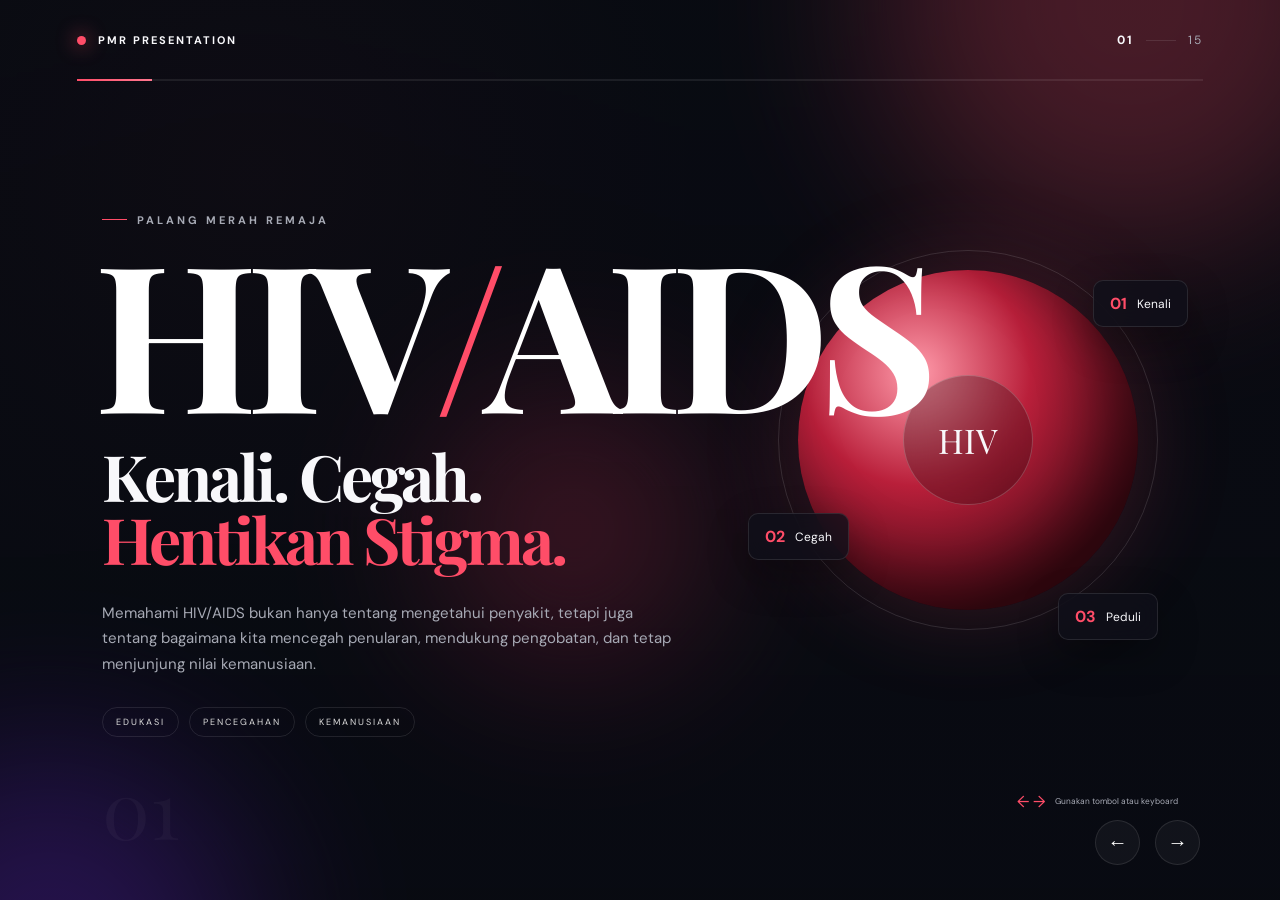
==== ppt.html @ c463ff97 "Add files via upload" ====
<!DOCTYPE html>
<html lang="id">
<head>
    <meta charset="UTF-8">
    <meta name="viewport" content="width=device-width, initial-scale=1.0">
    <title>HIV/AIDS | PMR Presentation</title>

    <link rel="preconnect" href="https://fonts.googleapis.com">
    <link rel="preconnect" href="https://fonts.gstatic.com" crossorigin>
    <link href="https://fonts.googleapis.com/css2?family=DM+Sans:wght@400;500;600;700&family=Playfair+Display:wght@600;700&display=swap" rel="stylesheet">

    <link rel="stylesheet" href="ppt.css">
</head>

<body>

    <!-- BACKGROUND -->
    <div class="background">
        <div class="orb orb-1"></div>
        <div class="orb orb-2"></div>
        <div class="orb orb-3"></div>
    </div>

    <!-- HEADER -->
    <header class="topbar">
        <div class="brand">
            <span class="brand-dot"></span>
            <span>PMR PRESENTATION</span>
        </div>

        <div class="counter">
            <span id="currentSlide">01</span>
            <span class="line"></span>
            <span>15</span>
        </div>
    </header>

    <!-- PROGRESS -->
    <div class="progress">
        <div class="progress-bar" id="progressBar"></div>
    </div>


    <!-- ========================= -->
    <!-- SLIDE 01 -->
    <!-- ========================= -->

    <main class="presentation">

        <section class="slide active">

            <div class="hero-content">

                <div class="eyebrow">
                    <span></span>
                    PALANG MERAH REMAJA
                </div>

                <h1>
                    HIV<span>/</span>AIDS
                </h1>

                <h2>
                    Kenali. Cegah.<br>
                    <em>Hentikan Stigma.</em>
                </h2>

                <p class="hero-description">
                    Memahami HIV/AIDS bukan hanya tentang mengetahui penyakit,
                    tetapi juga tentang bagaimana kita mencegah penularan,
                    mendukung pengobatan, dan tetap menjunjung nilai kemanusiaan.
                </p>

                <div class="hero-tags">
                    <span>EDUKASI</span>
                    <span>PENCEGAHAN</span>
                    <span>KEMANUSIAAN</span>
                </div>

            </div>

            <div class="hero-visual">

                <div class="circle-main">
                    <div class="circle-inner">
                        <span>HIV</span>
                    </div>
                </div>

                <div class="floating-card card-a">
                    <strong>01</strong>
                    <span>Kenali</span>
                </div>

                <div class="floating-card card-b">
                    <strong>02</strong>
                    <span>Cegah</span>
                </div>

                <div class="floating-card card-c">
                    <strong>03</strong>
                    <span>Peduli</span>
                </div>

            </div>

            <div class="slide-number">01</div>

        </section>


        <!-- ========================= -->
        <!-- SLIDE 02 -->
        <!-- ========================= -->

        <section class="slide">

            <div class="section-heading">
                <div class="slide-label">01 / DASAR</div>

                <h2>
                    HIV dan AIDS,<br>
                    <span>apa bedanya?</span>
                </h2>

                <p>
                    Dua istilah ini sering dianggap sama, padahal sebenarnya
                    memiliki arti yang berbeda.
                </p>
            </div>

            <div class="definition-grid">

                <div class="definition-card hiv">
                    <div class="big-letter">HIV</div>

                    <div>
                        <h3>Human Immunodeficiency Virus</h3>
                        <p>
                            HIV adalah virus yang menyerang sistem kekebalan tubuh,
                            terutama sel CD4 yang berperan penting dalam melawan
                            infeksi.
                        </p>
                    </div>

                    <span class="card-number">01</span>
                </div>


                <div class="definition-card aids">
                    <div class="big-letter">AIDS</div>

                    <div>
                        <h3>Acquired Immunodeficiency Syndrome</h3>
                        <p>
                            AIDS adalah kondisi atau tahap lanjut ketika sistem
                            kekebalan tubuh mengalami kerusakan berat akibat
                            infeksi HIV yang tidak ditangani.
                        </p>
                    </div>

                    <span class="card-number">02</span>
                </div>

            </div>

            <div class="highlight">
                <strong>INGAT:</strong>
                HIV adalah virusnya. AIDS adalah kondisi atau tahap lanjutnya.
            </div>

            <div class="slide-number">02</div>

        </section>


        <!-- ========================= -->
        <!-- SLIDE 03 -->
        <!-- ========================= -->

        <section class="slide">

            <div class="section-heading">
                <div class="slide-label">02 / CARA KERJA</div>

                <h2>
                    Bagaimana HIV<br>
                    <span>menyerang tubuh?</span>
                </h2>
            </div>

            <div class="process">

                <div class="process-line"></div>

                <div class="process-item">
                    <div class="process-icon">01</div>
                    <h3>HIV masuk</h3>
                    <p>
                        Virus masuk ke dalam tubuh melalui jalur penularan
                        tertentu.
                    </p>
                </div>

                <div class="process-item">
                    <div class="process-icon">02</div>
                    <h3>Menyerang CD4</h3>
                    <p>
                        HIV menyerang sel CD4 yang membantu sistem kekebalan
                        tubuh.
                    </p>
                </div>

                <div class="process-item">
                    <div class="process-icon">03</div>
                    <h3>Virus berkembang</h3>
                    <p>
                        HIV menggunakan sel yang diserang untuk memperbanyak
                        dirinya.
                    </p>
                </div>

                <div class="process-item">
                    <div class="process-icon">04</div>
                    <h3>Kekebalan melemah</h3>
                    <p>
                        Jika tidak ditangani, kemampuan tubuh melawan infeksi
                        semakin menurun.
                    </p>
                </div>

            </div>

            <div class="quote">
                “Semakin cepat HIV diketahui dan ditangani,
                semakin besar peluang menjaga kesehatan tubuh.”
            </div>

            <div class="slide-number">03</div>

        </section>


        <!-- ========================= -->
        <!-- SLIDE 04 -->
        <!-- ========================= -->

        <section class="slide">

            <div class="section-heading">
                <div class="slide-label">03 / PENULARAN</div>

                <h2>
                    Bagaimana HIV<br>
                    <span>dapat menular?</span>
                </h2>

                <p>
                    HIV menular melalui cairan tubuh tertentu dalam kondisi
                    yang memungkinkan virus masuk ke tubuh orang lain.
                </p>
            </div>

            <div class="transmission-grid">

                <div class="transmission-card">
                    <span>01</span>
                    <div class="icon">◉</div>
                    <h3>Hubungan seksual berisiko</h3>
                    <p>
                        HIV dapat menular melalui hubungan seksual yang
                        berisiko dengan orang yang memiliki HIV.
                    </p>
                </div>

                <div class="transmission-card">
                    <span>02</span>
                    <div class="icon">✚</div>
                    <h3>Darah terkontaminasi</h3>
                    <p>
                        Contohnya penggunaan jarum atau alat suntik secara
                        bersama-sama dan tidak steril.
                    </p>
                </div>

                <div class="transmission-card">
                    <span>03</span>
                    <div class="icon">♡</div>
                    <h3>Ibu ke bayi</h3>
                    <p>
                        Penularan dapat terjadi selama kehamilan, persalinan,
                        atau menyusui.
                    </p>
                </div>

                <div class="transmission-card">
                    <span>04</span>
                    <div class="icon">+</div>
                    <h3>Transfusi tidak aman</h3>
                    <p>
                        Darah yang mengandung HIV dapat menularkan virus jika
                        tidak melalui pemeriksaan yang aman.
                    </p>
                </div>

            </div>

            <div class="slide-number">04</div>

        </section>


        <!-- ========================= -->
        <!-- SLIDE 05 -->
        <!-- ========================= -->

        <section class="slide">

            <div class="split-layout">

                <div class="section-heading left">
                    <div class="slide-label">04 / KENALI FAKTANYA</div>

                    <h2>
                        HIV tidak<br>
                        <span>menular</span><br>
                        melalui...
                    </h2>

                    <p>
                        Banyak ketakutan terhadap HIV muncul karena informasi
                        yang salah. Padahal, kontak sosial sehari-hari tidak
                        menyebabkan penularan HIV.
                    </p>
                </div>

                <div class="not-transmitted">

                    <div class="not-item">
                        <span>01</span>
                        <p>Berjabat tangan</p>
                    </div>

                    <div class="not-item">
                        <span>02</span>
                        <p>Berpelukan</p>
                    </div>

                    <div class="not-item">
                        <span>03</span>
                        <p>Makan bersama</p>
                    </div>

                    <div class="not-item">
                        <span>04</span>
                        <p>Menggunakan toilet yang sama</p>
                    </div>

                    <div class="not-item">
                        <span>05</span>
                        <p>Batuk atau bersin</p>
                    </div>

                    <div class="not-item">
                        <span>06</span>
                        <p>Gigitan nyamuk</p>
                    </div>

                </div>

            </div>

            <div class="bottom-message">
                <span>FAKTA</span>
                Kita tidak perlu menjauhi orang dengan HIV karena takut
                tertular melalui interaksi sehari-hari.
            </div>

            <div class="slide-number">05</div>

        </section>


        <!-- ========================= -->
        <!-- SLIDE 06 -->
        <!-- ========================= -->

        <section class="slide">

            <div class="section-heading">
                <div class="slide-label">05 / PERJALANAN INFEKSI</div>

                <h2>
                    Tahapan<br>
                    <span>infeksi HIV</span>
                </h2>
            </div>

            <div class="timeline">

                <div class="timeline-step">
                    <div class="timeline-dot">01</div>
                    <div class="timeline-content">
                        <small>TAHAP AWAL</small>
                        <h3>Infeksi Akut</h3>
                        <p>
                            Dapat muncul demam, sakit tenggorokan, kelelahan,
                            ruam, atau pembengkakan kelenjar getah bening.
                            Sebagian orang tidak mengalami gejala.
                        </p>
                    </div>
                </div>

                <div class="timeline-step">
                    <div class="timeline-dot">02</div>
                    <div class="timeline-content">
                        <small>TAHAP KRONIS</small>
                        <h3>Infeksi Kronis</h3>
                        <p>
                            Virus tetap berada di dalam tubuh. Seseorang dapat
                            terlihat sehat meskipun HIV masih berkembang.
                        </p>
                    </div>
                </div>

                <div class="timeline-step">
                    <div class="timeline-dot">03</div>
                    <div class="timeline-content">
                        <small>TAHAP LANJUT</small>
                        <h3>AIDS</h3>
                        <p>
                            Sistem kekebalan tubuh mengalami kerusakan berat
                            sehingga tubuh lebih mudah mengalami infeksi tertentu.
                        </p>
                    </div>
                </div>

            </div>

            <div class="highlight">
                Pengobatan ARV dapat mencegah atau memperlambat perkembangan
                HIV menuju AIDS.
            </div>

            <div class="slide-number">06</div>

        </section>


        <!-- ========================= -->
        <!-- SLIDE 07 -->
        <!-- ========================= -->

        <section class="slide">

            <div class="section-heading">
                <div class="slide-label">06 / GEJALA</div>

                <h2>
                    Kenali gejalanya,<br>
                    <span>jangan menebak.</span>
                </h2>

                <p>
                    Gejala HIV dapat berbeda pada setiap orang dan tidak
                    selalu muncul.
                </p>
            </div>

            <div class="symptom-area">

                <div class="symptom-main">
                    <div class="symptom-circle">
                        <span>HIV</span>
                    </div>

                    <p>
                        Gejala tidak dapat digunakan untuk memastikan seseorang
                        terinfeksi HIV.
                    </p>
                </div>

                <div class="symptoms">

                    <div class="symptom">
                        <b>01</b>
                        <span>Demam</span>
                    </div>

                    <div class="symptom">
                        <b>02</b>
                        <span>Sakit tenggorokan</span>
                    </div>

                    <div class="symptom">
                        <b>03</b>
                        <span>Mudah lelah</span>
                    </div>

                    <div class="symptom">
                        <b>04</b>
                        <span>Ruam</span>
                    </div>

                    <div class="symptom">
                        <b>05</b>
                        <span>Pembengkakan kelenjar</span>
                    </div>

                    <div class="symptom">
                        <b>06</b>
                        <span>Infeksi berulang</span>
                    </div>

                </div>

            </div>

            <div class="bottom-message">
                <span>PENTING</span>
                Status HIV tidak dapat diketahui hanya dari penampilan atau
                gejala. Tes HIV diperlukan.
            </div>

            <div class="slide-number">07</div>

        </section>


        <!-- ========================= -->
        <!-- SLIDE 08 -->
        <!-- ========================= -->

        <section class="slide">

            <div class="center-content">

                <div class="slide-label">07 / PEMERIKSAAN</div>

                <h2>
                    Tidak bisa dilihat.<br>
                    <span>Harus diperiksa.</span>
                </h2>

                <p class="center-text">
                    Orang dengan HIV dapat terlihat sehat dan menjalani
                    aktivitas seperti biasa. Satu-satunya cara untuk mengetahui
                    status HIV adalah melalui pemeriksaan.
                </p>

                <div class="test-card">

                    <div class="test-icon">+</div>

                    <div>
                        <small>LANGKAH YANG TEPAT</small>
                        <h3>TES HIV</h3>
                        <p>
                            Jika seseorang memiliki kekhawatiran setelah
                            mengalami risiko paparan, konsultasikan dengan
                            tenaga kesehatan dan lakukan pemeriksaan.
                        </p>
                    </div>

                </div>

            </div>

            <div class="slide-number">08</div>

        </section>


        <!-- ========================= -->
        <!-- SLIDE 09 -->
        <!-- ========================= -->

        <section class="slide">

            <div class="section-heading">
                <div class="slide-label">08 / PENCEGAHAN</div>

                <h2>
                    Cegah HIV<br>
                    <span>mulai dari diri sendiri.</span>
                </h2>
            </div>

            <div class="prevention">

                <div class="prevention-step">
                    <div class="step-number">01</div>
                    <h3>Hindari perilaku seksual berisiko</h3>
                    <p>
                        Pahami risiko dan buat keputusan yang bertanggung jawab.
                    </p>
                </div>

                <div class="prevention-step">
                    <div class="step-number">02</div>
                    <h3>Jangan berbagi jarum</h3>
                    <p>
                        Penggunaan jarum bersama dapat menjadi jalur penularan
                        HIV dan penyakit melalui darah lainnya.
                    </p>
                </div>

                <div class="prevention-step">
                    <div class="step-number">03</div>
                    <h3>Pastikan alat steril</h3>
                    <p>
                        Alat yang menembus kulit harus digunakan dengan prosedur
                        yang aman dan steril.
                    </p>
                </div>

                <div class="prevention-step">
                    <div class="step-number">04</div>
                    <h3>Lakukan pemeriksaan</h3>
                    <p>
                        Tes membantu mengetahui status HIV dan mendapatkan
                        penanganan lebih awal.
                    </p>
                </div>

                <div class="prevention-step">
                    <div class="step-number">05</div>
                    <h3>Dapatkan pengobatan</h3>
                    <p>
                        ARV membantu mengendalikan HIV dan menjaga sistem
                        kekebalan tubuh.
                    </p>
                </div>

            </div>

            <div class="slide-number">09</div>

        </section>


        <!-- ========================= -->
        <!-- SLIDE 10 -->
        <!-- ========================= -->

        <section class="slide">

            <div class="treatment-layout">

                <div class="treatment-title">

                    <div class="slide-label">09 / PENGOBATAN</div>

                    <h2>
                        HIV dapat<br>
                        <span>dikendalikan.</span>
                    </h2>

                    <div class="arv">
                        <span>ARV</span>
                        <small>ANTIRETROVIRAL</small>
                    </div>

                </div>

                <div class="treatment-info">

                    <p class="lead">
                        Sampai saat ini belum ada obat yang menghilangkan HIV
                        dari tubuh secara total. Namun, HIV dapat dikendalikan
                        dengan terapi antiretroviral.
                    </p>

                    <div class="treatment-list">

                        <div>
                            <b>01</b>
                            <p>Menekan jumlah virus di dalam tubuh.</p>
                        </div>

                        <div>
                            <b>02</b>
                            <p>Membantu menjaga sistem kekebalan tubuh.</p>
                        </div>

                        <div>
                            <b>03</b>
                            <p>Mengurangi risiko berkembang menjadi AIDS.</p>
                        </div>

                        <div>
                            <b>04</b>
                            <p>Membantu orang dengan HIV hidup sehat dan produktif.</p>
                        </div>

                    </div>

                </div>

            </div>

            <div class="slide-number">10</div>

        </section>


        <!-- ========================= -->
        <!-- SLIDE 11 -->
        <!-- ========================= -->

        <section class="slide">

            <div class="unu-wrapper">

                <div class="slide-label">10 / FAKTA PENTING</div>

                <div class="unu">
                    <span>U</span>
                    <div>=</div>
                    <span>U</span>
                </div>

                <h2>
                    Undetectable<br>
                    <em>= Untransmittable</em>
                </h2>

                <p>
                    Orang dengan HIV yang menjalani pengobatan secara konsisten
                    dan memiliki jumlah virus yang tidak terdeteksi secara
                    berkelanjutan tidak menularkan HIV melalui hubungan seksual.
                </p>

                <div class="unu-note">
                    <span>U</span>
                    <strong>Tidak terdeteksi</strong>
                    <span>→</span>
                    <strong>Tidak menularkan secara seksual</strong>
                </div>

            </div>

            <div class="slide-number">11</div>

        </section>


        <!-- ========================= -->
        <!-- SLIDE 12 -->
        <!-- ========================= -->

        <section class="slide">

            <div class="section-heading">
                <div class="slide-label">11 / FAKTA VS MITOS</div>

                <h2>
                    Jangan percaya<br>
                    <span>semua yang kamu dengar.</span>
                </h2>
            </div>

            <div class="myth-grid">

                <div class="myth-card">

                    <div class="myth-label">MITOS</div>

                    <h3>
                        “HIV menular lewat berjabat tangan.”
                    </h3>

                    <div class="fact">
                        <span>FAKTA</span>
                        <p>
                            HIV tidak menular melalui berjabat tangan,
                            berpelukan, atau kontak sosial biasa.
                        </p>
                    </div>

                </div>


                <div class="myth-card">

                    <div class="myth-label">MITOS</div>

                    <h3>
                        “Orang dengan HIV pasti terlihat sakit.”
                    </h3>

                    <div class="fact">
                        <span>FAKTA</span>
                        <p>
                            Seseorang dengan HIV dapat terlihat sehat.
                            Status HIV diketahui melalui tes.
                        </p>
                    </div>

                </div>


                <div class="myth-card">

                    <div class="myth-label">MITOS</div>

                    <h3>
                        “Nyamuk dapat menularkan HIV.”
                    </h3>

                    <div class="fact">
                        <span>FAKTA</span>
                        <p>
                            HIV tidak ditularkan melalui gigitan nyamuk.
                        </p>
                    </div>

                </div>


                <div class="myth-card">

                    <div class="myth-label">MITOS</div>

                    <h3>
                        “HIV sama dengan AIDS.”
                    </h3>

                    <div class="fact">
                        <span>FAKTA</span>
                        <p>
                            HIV adalah virus, sedangkan AIDS adalah kondisi
                            atau tahap lanjut akibat HIV.
                        </p>
                    </div>

                </div>

            </div>

            <div class="slide-number">12</div>

        </section>


        <!-- ========================= -->
        <!-- SLIDE 13 -->
        <!-- ========================= -->

        <section class="slide">

            <div class="stigma-layout">

                <div class="stigma-title">

                    <div class="slide-label">12 / KEMANUSIAAN</div>

                    <h2>
                        Lawan<br>
                        <span>stigma.</span>
                    </h2>

                    <p>
                        HIV bukan alasan untuk menghilangkan rasa kemanusiaan
                        kita kepada seseorang.
                    </p>

                </div>

                <div class="stigma-content">

                    <div class="stigma-box">
                        <span>✕</span>
                        <div>
                            <h3>Jangan mengucilkan</h3>
                            <p>
                                Interaksi sosial sehari-hari tidak menularkan HIV.
                            </p>
                        </div>
                    </div>

                    <div class="stigma-box">
                        <span>✕</span>
                        <div>
                            <h3>Jangan menghakimi</h3>
                            <p>
                                Status kesehatan seseorang tidak menentukan
                                nilai dirinya sebagai manusia.
                            </p>
                        </div>
                    </div>

                    <div class="stigma-box positive">
                        <span>✓</span>
                        <div>
                            <h3>Berikan dukungan</h3>
                            <p>
                                Dukung pengobatan dan perlakukan dengan hormat.
                            </p>
                        </div>
                    </div>

                </div>

            </div>

            <div class="slide-number">13</div>

        </section>


        <!-- ========================= -->
        <!-- SLIDE 14 -->
        <!-- ========================= -->

        <section class="slide">

            <div class="section-heading">
                <div class="slide-label">13 / PERAN PMR</div>

                <h2>
                    Apa yang bisa<br>
                    <span>kita lakukan?</span>
                </h2>
            </div>

            <div class="pmr-grid">

                <div class="pmr-card">
                    <strong>01</strong>
                    <h3>Edukasi</h3>
                    <p>
                        Menyampaikan informasi HIV/AIDS berdasarkan fakta
                        dan sumber yang terpercaya.
                    </p>
                </div>

                <div class="pmr-card">
                    <strong>02</strong>
                    <h3>Meluruskan mitos</h3>
                    <p>
                        Membantu teman memahami cara HIV menular dan tidak menular.
                    </p>
                </div>

                <div class="pmr-card">
                    <strong>03</strong>
                    <h3>Mengurangi stigma</h3>
                    <p>
                        Tidak mengucilkan atau mendiskriminasi orang dengan HIV.
                    </p>
                </div>

                <div class="pmr-card">
                    <strong>04</strong>
                    <h3>Menjadi contoh</h3>
                    <p>
                        Menerapkan perilaku sehat dan bertanggung jawab.
                    </p>
                </div>

                <div class="pmr-card">
                    <strong>05</strong>
                    <h3>Mengarahkan</h3>
                    <p>
                        Mengajak seseorang mencari bantuan dari tenaga kesehatan
                        ketika membutuhkan.
                    </p>
                </div>

            </div>

            <div class="pmr-quote">
                <span>PMR</span>
                Bukan hanya tahu cara mencegah penyakit,
                tetapi juga tahu cara memperlakukan manusia.
            </div>

            <div class="slide-number">14</div>

        </section>


        <!-- ========================= -->
        <!-- SLIDE 15 -->
        <!-- ========================= -->

        <section class="slide final-slide">

            <div class="final-content">

                <div class="final-small">
                    PALANG MERAH REMAJA
                </div>

                <h2>
                    Kenali HIV-nya.<br>
                    Cegah penularannya.<br>
                    <span>Hentikan stigmatismenya.</span>
                </h2>

                <p>
                    Karena melawan HIV bukan hanya tentang melawan virus,
                    tetapi juga tentang melawan ketakutan, informasi yang salah,
                    dan diskriminasi.
                </p>

                <div class="final-line"></div>

                <strong>
                    “Peduli adalah bagian dari kemanusiaan.”
                </strong>

            </div>

            <div class="final-circle">
                <span>PMR</span>
            </div>

            <div class="slide-number">15</div>

        </section>

    </main>


    <!-- NAVIGATION -->

    <button class="nav prev" onclick="changeSlide(-1)">
        ←
    </button>

    <button class="nav next" onclick="changeSlide(1)">
        →
    </button>

    <div class="navigation-info">
        <span>← →</span>
        <small>Gunakan tombol atau keyboard</small>
    </div>


    <script>

        const slides = document.querySelectorAll(".slide");
        const currentSlide = document.getElementById("currentSlide");
        const progressBar = document.getElementById("progressBar");

        let index = 0;

        function showSlide(number) {

            slides.forEach(slide => {
                slide.classList.remove("active");
            });

            slides[number].classList.add("active");

            let slideNumber = String(number + 1).padStart(2, "0");

            currentSlide.textContent = slideNumber;

            let progress = ((number + 1) / slides.length) * 100;

            progressBar.style.width = progress + "%";
        }

        function changeSlide(direction) {

            index += direction;

            if (index < 0) {
                index = slides.length - 1;
            }

            if (index >= slides.length) {
                index = 0;
            }

            showSlide(index);
        }

        document.addEventListener("keydown", function(event) {

            if (
                event.key === "ArrowRight" ||
                event.key === "ArrowDown" ||
                event.key === " "
            ) {
                changeSlide(1);
            }

            if (
                event.key === "ArrowLeft" ||
                event.key === "ArrowUp"
            ) {
                changeSlide(-1);
            }

        });

        showSlide(0);

    </script>

</body>
</html>
---- ppt.css ----
:root {
    --bg: #090b12;
    --bg-soft: #11141e;
    --card: rgba(255, 255, 255, 0.055);

    --white: #f8f8fb;
    --muted: #a7aab5;

    --red: #ff4d68;
    --red-dark: #b91f3a;
    --pink: #ff7890;

    --line: rgba(255, 255, 255, 0.1);
}


/* =========================
   RESET
========================= */

* {
    margin: 0;
    padding: 0;
    box-sizing: border-box;
}

html,
body {
    width: 100%;
    height: 100%;
}

body {
    font-family: "DM Sans", sans-serif;
    background: var(--bg);
    color: var(--white);
    overflow: hidden;
}


/* =========================
   BACKGROUND
========================= */

.background {
    position: fixed;
    inset: 0;
    overflow: hidden;
    pointer-events: none;
    z-index: -2;
}

.background::before {
    content: "";
    position: absolute;
    inset: 0;

    background:
        linear-gradient(
            rgba(9, 11, 18, 0.8),
            rgba(9, 11, 18, 0.95)
        ),
        radial-gradient(
            circle at 20% 20%,
            rgba(255, 77, 104, 0.12),
            transparent 35%
        );
}

.orb {
    position: absolute;
    border-radius: 50%;
    filter: blur(90px);
    opacity: 0.25;
}

.orb-1 {
    width: 500px;
    height: 500px;
    background: var(--red);
    top: -250px;
    right: -100px;
}

.orb-2 {
    width: 400px;
    height: 400px;
    background: #7d2cff;
    bottom: -250px;
    left: -150px;
}

.orb-3 {
    width: 250px;
    height: 250px;
    background: #ff3864;
    top: 45%;
    left: 35%;
}


/* =========================
   HEADER
========================= */

.topbar {
    position: fixed;
    top: 0;
    left: 0;
    width: 100%;
    height: 80px;

    padding: 0 6vw;

    display: flex;
    align-items: center;
    justify-content: space-between;

    z-index: 100;
}

.brand {
    display: flex;
    align-items: center;
    gap: 12px;

    font-size: 11px;
    letter-spacing: 2px;
    font-weight: 700;
}

.brand-dot {
    width: 9px;
    height: 9px;

    background: var(--red);
    border-radius: 50%;

    box-shadow: 0 0 20px var(--red);
}

.counter {
    display: flex;
    align-items: center;
    gap: 12px;

    font-size: 12px;
    color: var(--muted);
    letter-spacing: 2px;
}

.counter span:first-child {
    color: var(--white);
    font-weight: 700;
}

.counter .line {
    width: 30px;
    height: 1px;
    background: var(--line);
}


/* =========================
   PROGRESS
========================= */

.progress {
    position: fixed;
    top: 79px;
    left: 6vw;

    width: 88vw;
    height: 2px;

    background: rgba(255, 255, 255, 0.08);

    z-index: 100;
}

.progress-bar {
    height: 100%;
    width: 6.6%;

    background: linear-gradient(
        90deg,
        var(--red),
        var(--pink)
    );

    transition: width 0.5s ease;
}


/* =========================
   PRESENTATION
========================= */

.presentation {
    width: 100%;
    height: 100vh;
    position: relative;
}

.slide {
    position: absolute;
    inset: 0;

    padding: 130px 8vw 80px;

    display: flex;
    flex-direction: column;
    justify-content: center;

    opacity: 0;
    visibility: hidden;

    transform: translateX(60px) scale(0.97);

    transition:
        opacity 0.55s ease,
        transform 0.65s cubic-bezier(.2,.8,.2,1),
        visibility 0.55s;

    overflow: hidden;
}

.slide.active {
    opacity: 1;
    visibility: visible;
    transform: translateX(0) scale(1);
}

.slide-number {
    position: absolute;
    bottom: 40px;
    left: 8vw;

    font-family: "Playfair Display", serif;
    font-size: 80px;

    color: rgba(255, 255, 255, 0.035);

    pointer-events: none;
}


/* =========================
   TYPOGRAPHY
========================= */

h1,
h2,
h3 {
    margin: 0;
}

h2 {
    font-family: "Playfair Display", serif;

    font-size: clamp(45px, 5vw, 82px);

    line-height: 0.98;
    letter-spacing: -3px;
}

h2 span,
h2 em {
    color: var(--red);
    font-style: normal;
}

p {
    color: var(--muted);
    line-height: 1.7;
}

.slide-label {
    display: inline-flex;
    align-items: center;
    gap: 10px;

    color: var(--red);

    font-size: 10px;
    font-weight: 700;

    letter-spacing: 3px;

    margin-bottom: 20px;
}

.slide-label::before {
    content: "";

    width: 25px;
    height: 1px;

    background: var(--red);
}


/* =========================
   HERO
========================= */

.hero-content {
    max-width: 650px;
    position: relative;
    z-index: 2;
}

.eyebrow {
    display: flex;
    align-items: center;
    gap: 10px;

    color: var(--muted);

    font-size: 11px;
    letter-spacing: 3px;
    font-weight: 700;

    margin-bottom: 25px;
}

.eyebrow span {
    width: 25px;
    height: 1px;
    background: var(--red);
}

.hero-content h1 {
    font-family: "Playfair Display", serif;

    font-size: clamp(110px, 16vw, 220px);

    line-height: 0.75;
    letter-spacing: -12px;

    color: white;

    margin-left: -8px;
}

.hero-content h1 span {
    color: var(--red);
}

.hero-content h2 {
    margin-top: 40px;

    font-size: clamp(42px, 5vw, 70px);
}

.hero-description {
    max-width: 580px;
    margin-top: 30px;

    font-size: 15px;
}

.hero-tags {
    display: flex;
    gap: 10px;
    margin-top: 30px;
}

.hero-tags span {
    padding: 8px 13px;

    border: 1px solid var(--line);
    border-radius: 100px;

    font-size: 9px;
    letter-spacing: 2px;

    color: #ddd;
}

.hero-visual {
    position: absolute;

    right: 8vw;
    top: 50%;

    width: 400px;
    height: 400px;

    transform: translateY(-50%);
}

.circle-main {
    width: 340px;
    height: 340px;

    position: absolute;

    left: 20px;
    top: 20px;

    border-radius: 50%;

    background:
        radial-gradient(
            circle at 35% 30%,
            #ff9aaa,
            var(--red-dark) 35%,
            #420914 75%
        );

    box-shadow:
        0 0 100px rgba(255, 77, 104, 0.2),
        inset -30px -30px 60px rgba(0, 0, 0, 0.35);

    animation: float 6s ease-in-out infinite;
}

.circle-main::after {
    content: "";

    position: absolute;
    inset: -20px;

    border: 1px solid rgba(255,255,255,0.12);

    border-radius: 50%;
}

.circle-inner {
    width: 130px;
    height: 130px;

    position: absolute;

    top: 50%;
    left: 50%;

    transform: translate(-50%, -50%);

    border-radius: 50%;

    display: flex;
    align-items: center;
    justify-content: center;

    background: rgba(0,0,0,0.25);
    backdrop-filter: blur(15px);

    border: 1px solid rgba(255,255,255,0.2);
}

.circle-inner span {
    font-family: "Playfair Display", serif;
    font-size: 34px;
}

.floating-card {
    position: absolute;

    padding: 12px 16px;

    background: rgba(15, 16, 25, 0.8);
    backdrop-filter: blur(15px);

    border: 1px solid var(--line);
    border-radius: 10px;

    display: flex;
    gap: 10px;
    align-items: center;

    box-shadow: 0 15px 40px rgba(0,0,0,0.3);
}

.floating-card strong {
    color: var(--red);
}

.floating-card span {
    font-size: 12px;
}

.card-a {
    top: 30px;
    right: -10px;
}

.card-b {
    bottom: 90px;
    left: -30px;
}

.card-c {
    bottom: 10px;
    right: 20px;
}

@keyframes float {
    0%,100% {
        transform: translateY(0);
    }

    50% {
        transform: translateY(-15px);
    }
}


/* =========================
   SECTION HEADING
========================= */

.section-heading {
    max-width: 850px;
    margin-bottom: 45px;
}

.section-heading p {
    max-width: 600px;
    margin-top: 25px;
}


/* =========================
   DEFINITION
========================= */

.definition-grid {
    display: grid;
    grid-template-columns: 1fr 1fr;

    gap: 20px;
}

.definition-card {
    min-height: 260px;

    position: relative;

    padding: 35px;

    border: 1px solid var(--line);
    border-radius: 20px;

    background: var(--card);

    display: flex;
    flex-direction: column;
    justify-content: space-between;

    overflow: hidden;

    transition: 0.4s;
}

.definition-card:hover {
    transform: translateY(-8px);
    border-color: rgba(255,77,104,0.35);
}

.definition-card::after {
    content: "";

    position: absolute;

    width: 180px;
    height: 180px;

    right: -80px;
    bottom: -80px;

    border-radius: 50%;

    background: var(--red);

    filter: blur(70px);

    opacity: 0.15;
}

.big-letter {
    font-family: "Playfair Display", serif;

    font-size: 60px;
    color: var(--red);
}

.definition-card h3 {
    font-size: 20px;
    margin-bottom: 10px;
}

.definition-card p {
    font-size: 13px;
}

.card-number {
    position: absolute;
    top: 25px;
    right: 30px;

    color: rgba(255,255,255,0.25);

    font-size: 12px;
}

.highlight {
    margin-top: 20px;

    padding: 18px 22px;

    border-left: 2px solid var(--red);

    background: rgba(255,77,104,0.05);

    color: #ddd;

    font-size: 13px;
}

.highlight strong {
    color: var(--red);
    margin-right: 8px;
}


/* =========================
   PROCESS
========================= */

.process {
    display: grid;
    grid-template-columns: repeat(4, 1fr);

    gap: 25px;

    position: relative;
}

.process-line {
    position: absolute;

    top: 35px;
    left: 35px;
    right: 35px;

    height: 1px;

    background: var(--line);

    z-index: -1;
}

.process-item {
    position: relative;
}

.process-icon {
    width: 70px;
    height: 70px;

    border-radius: 50%;

    display: flex;
    align-items: center;
    justify-content: center;

    background: var(--bg-soft);

    border: 1px solid var(--red);

    color: var(--red);

    font-weight: 700;

    margin-bottom: 25px;
}

.process-item h3 {
    font-size: 18px;
    margin-bottom: 10px;
}

.process-item p {
    font-size: 12px;
}

.quote {
    margin-top: 40px;

    padding: 20px;

    color: #ddd;

    font-family: "Playfair Display", serif;
    font-style: italic;

    border-top: 1px solid var(--line);
}


/* =========================
   TRANSMISSION
========================= */

.transmission-grid {
    display: grid;
    grid-template-columns: repeat(4, 1fr);
    gap: 15px;
}

.transmission-card {
    min-height: 270px;

    padding: 25px;

    position: relative;

    background: var(--card);

    border: 1px solid var(--line);
    border-radius: 18px;

    transition: 0.4s;
}

.transmission-card:hover {
    transform: translateY(-7px);
    border-color: var(--red);
}

.transmission-card > span {
    position: absolute;
    top: 20px;
    right: 20px;

    color: rgba(255,255,255,0.25);

    font-size: 11px;
}

.transmission-card .icon {
    font-size: 40px;
    color: var(--red);

    margin-bottom: 30px;
}

.transmission-card h3 {
    font-size: 17px;
    margin-bottom: 12px;
}

.transmission-card p {
    font-size: 12px;
}


/* =========================
   SPLIT
========================= */

.split-layout {
    display: grid;
    grid-template-columns: 0.8fr 1.2fr;
    gap: 100px;

    align-items: center;
}

.section-heading.left {
    margin-bottom: 0;
}

.not-transmitted {
    display: grid;
    grid-template-columns: 1fr 1fr;

    gap: 12px;
}

.not-item {
    padding: 22px;

    border: 1px solid var(--line);
    border-radius: 15px;

    display: flex;
    align-items: center;
    gap: 18px;

    background: var(--card);

    transition: 0.3s;
}

.not-item:hover {
    transform: translateX(5px);
    border-color: rgba(255,77,104,0.4);
}

.not-item span {
    color: var(--red);
    font-size: 11px;
}

.not-item p {
    color: #ddd;
    font-size: 13px;
}

.bottom-message {
    margin-top: 35px;

    display: flex;
    gap: 15px;
    align-items: center;

    padding: 16px 20px;

    border-top: 1px solid var(--line);
}

.bottom-message span {
    color: var(--red);
    font-size: 10px;
    font-weight: 700;
    letter-spacing: 2px;
}


/* =========================
   TIMELINE
========================= */

.timeline {
    position: relative;

    display: flex;

    justify-content: space-between;

    gap: 30px;
}

.timeline::before {
    content: "";

    position: absolute;

    left: 40px;
    right: 40px;
    top: 30px;

    height: 1px;

    background: var(--line);
}

.timeline-step {
    position: relative;

    width: 33%;
}

.timeline-dot {
    width: 60px;
    height: 60px;

    border-radius: 50%;

    display: flex;
    align-items: center;
    justify-content: center;

    background: var(--bg);

    border: 1px solid var(--red);

    color: var(--red);

    font-weight: 700;

    margin-bottom: 30px;
}

.timeline-content small {
    color: var(--red);
    font-size: 9px;
    letter-spacing: 2px;
}

.timeline-content h3 {
    font-size: 22px;
    margin: 8px 0 12px;
}

.timeline-content p {
    font-size: 12px;
}


/* =========================
   SYMPTOMS
========================= */

.symptom-area {
    display: grid;

    grid-template-columns: 0.8fr 1.2fr;

    gap: 80px;

    align-items: center;
}

.symptom-main {
    text-align: center;
}

.symptom-circle {
    width: 220px;
    height: 220px;

    margin: auto;

    border-radius: 50%;

    display: flex;
    align-items: center;
    justify-content: center;

    background:
        radial-gradient(
            circle,
            rgba(255,77,104,0.35),
            rgba(255,77,104,0.02) 70%
        );

    border: 1px solid rgba(255,77,104,0.35);

    font-family: "Playfair Display", serif;

    font-size: 50px;

    color: var(--red);
}

.symptom-main p {
    margin-top: 25px;
    font-size: 13px;
}

.symptoms {
    display: grid;
    grid-template-columns: 1fr 1fr;

    gap: 12px;
}

.symptom {
    padding: 20px;

    border: 1px solid var(--line);
    border-radius: 12px;

    background: var(--card);

    display: flex;
    gap: 15px;
    align-items: center;
}

.symptom b {
    color: var(--red);
    font-size: 11px;
}

.symptom span {
    font-size: 13px;
}


/* =========================
   CENTER
========================= */

.center-content {
    text-align: center;

    max-width: 900px;

    margin: auto;
}

.center-text {
    max-width: 650px;

    margin: 25px auto 40px;
}

.test-card {
    display: flex;

    align-items: center;

    text-align: left;

    gap: 25px;

    padding: 30px;

    border: 1px solid var(--line);

    background: var(--card);

    border-radius: 20px;
}

.test-icon {
    width: 70px;
    height: 70px;

    border-radius: 50%;

    background: var(--red);

    display: flex;
    align-items: center;
    justify-content: center;

    font-size: 30px;
}

.test-card small {
    color: var(--red);
    letter-spacing: 2px;
    font-size: 9px;
}

.test-card h3 {
    font-size: 30px;
    margin: 5px 0;
}

.test-card p {
    font-size: 12px;
}


/* =========================
   PREVENTION
========================= */

.prevention {
    display: grid;

    grid-template-columns: repeat(5, 1fr);

    gap: 12px;
}

.prevention-step {
    padding: 25px 20px;

    min-height: 250px;

    border: 1px solid var(--line);

    background: var(--card);

    border-radius: 18px;

    transition: 0.4s;
}

.prevention-step:hover {
    transform: translateY(-8px);
    border-color: var(--red);
}

.step-number {
    color: var(--red);

    font-family: "Playfair Display", serif;

    font-size: 35px;

    margin-bottom: 30px;
}

.prevention-step h3 {
    font-size: 16px;
    margin-bottom: 12px;
}

.prevention-step p {
    font-size: 11px;
}


/* =========================
   TREATMENT
========================= */

.treatment-layout {
    display: grid;

    grid-template-columns: 0.8fr 1.2fr;

    gap: 100px;

    align-items: center;
}

.arv {
    margin-top: 40px;

    display: inline-flex;

    align-items: center;

    gap: 15px;
}

.arv span {
    font-family: "Playfair Display", serif;

    font-size: 70px;

    color: var(--red);
}

.arv small {
    color: var(--muted);

    font-size: 9px;

    letter-spacing: 2px;
}

.lead {
    font-size: 17px;
    color: #ddd;
    margin-bottom: 35px;
}

.treatment-list {
    display: grid;
    gap: 15px;
}

.treatment-list div {
    display: flex;

    gap: 20px;

    padding-bottom: 15px;

    border-bottom: 1px solid var(--line);
}

.treatment-list b {
    color: var(--red);
}

.treatment-list p {
    font-size: 13px;
}


/* =========================
   U=U
========================= */

.unu-wrapper {
    max-width: 850px;

    margin: auto;

    text-align: center;
}

.unu {
    display: flex;

    align-items: center;
    justify-content: center;

    gap: 30px;

    margin-bottom: 30px;
}

.unu span {
    font-family: "Playfair Display", serif;

    font-size: 140px;

    color: var(--red);

    line-height: 0.7;
}

.unu div {
    font-size: 50px;
    color: var(--muted);
}

.unu-wrapper h2 {
    font-size: 60px;
}

.unu-wrapper p {
    max-width: 650px;

    margin: 25px auto;

    font-size: 14px;
}

.unu-note {
    display: inline-flex;

    align-items: center;

    gap: 15px;

    padding: 15px 25px;

    border: 1px solid var(--line);

    border-radius: 100px;

    background: var(--card);

    font-size: 11px;
}

.unu-note span {
    color: var(--red);

    font-weight: 700;
}


/* =========================
   MYTH
========================= */

.myth-grid {
    display: grid;

    grid-template-columns: 1fr 1fr;

    gap: 15px;
}

.myth-card {
    padding: 25px;

    background: var(--card);

    border: 1px solid var(--line);

    border-radius: 18px;
}

.myth-label {
    color: var(--red);

    font-size: 9px;

    letter-spacing: 2px;

    margin-bottom: 15px;
}

.myth-card h3 {
    font-family: "Playfair Display", serif;

    font-size: 22px;

    margin-bottom: 20px;
}

.fact {
    padding: 15px;

    background: rgba(255,77,104,0.06);

    border-left: 2px solid var(--red);
}

.fact span {
    color: var(--red);

    font-size: 9px;

    letter-spacing: 2px;

    font-weight: 700;
}

.fact p {
    margin-top: 5px;

    font-size: 11px;
}


/* =========================
   STIGMA
========================= */

.stigma-layout {
    display: grid;

    grid-template-columns: 0.8fr 1.2fr;

    gap: 100px;

    align-items: center;
}

.stigma-content {
    display: grid;

    gap: 15px;
}

.stigma-box {
    padding: 25px;

    display: flex;

    gap: 20px;

    border: 1px solid var(--line);

    border-radius: 15px;

    background: var(--card);
}

.stigma-box > span {
    width: 35px;
    height: 35px;

    display: flex;

    align-items: center;
    justify-content: center;

    border-radius: 50%;

    background: rgba(255,77,104,0.1);

    color: var(--red);
}

.stigma-box h3 {
    margin-bottom: 7px;
}

.stigma-box p {
    font-size: 12px;
}

.stigma-box.positive {
    border-color: rgba(255,77,104,0.35);
}


/* =========================
   PMR
========================= */

.pmr-grid {
    display: grid;

    grid-template-columns: repeat(5, 1fr);

    gap: 12px;
}

.pmr-card {
    padding: 25px 20px;

    border: 1px solid var(--line);

    border-radius: 17px;

    background: var(--card);

    min-height: 230px;

    transition: 0.3s;
}

.pmr-card:hover {
    transform: translateY(-7px);
    border-color: var(--red);
}

.pmr-card strong {
    color: var(--red);

    font-family: "Playfair Display", serif;

    font-size: 30px;
}

.pmr-card h3 {
    margin: 25px 0 10px;

    font-size: 17px;
}

.pmr-card p {
    font-size: 11px;
}

.pmr-quote {
    margin-top: 25px;

    padding: 18px;

    border-left: 2px solid var(--red);

    font-family: "Playfair Display", serif;

    color: #ddd;
}

.pmr-quote span {
    color: var(--red);

    margin-right: 15px;
}


/* =========================
   FINAL
========================= */

.final-slide {
    justify-content: center;

    align-items: flex-start;
}

.final-content {
    max-width: 850px;

    position: relative;

    z-index: 2;
}

.final-small {
    color: var(--red);

    font-size: 10px;

    letter-spacing: 3px;

    margin-bottom: 30px;
}

.final-content h2 {
    font-size: clamp(48px, 6vw, 90px);
}

.final-content p {
    max-width: 650px;

    margin-top: 30px;

    font-size: 14px;
}

.final-line {
    width: 70px;

    height: 2px;

    background: var(--red);

    margin: 35px 0 20px;
}

.final-content > strong {
    font-family: "Playfair Display", serif;

    font-size: 18px;

    font-style: italic;

    color: #ddd;
}

.final-circle {
    position: absolute;

    right: 8vw;
    top: 50%;

    transform: translateY(-50%);

    width: 300px;
    height: 300px;

    border-radius: 50%;

    border: 1px solid rgba(255,77,104,0.3);

    display: flex;

    align-items: center;
    justify-content: center;

    background:
        radial-gradient(
            circle,
            rgba(255,77,104,0.2),
            transparent 65%
        );
}

.final-circle span {
    font-family: "Playfair Display", serif;

    font-size: 70px;

    color: var(--red);
}


/* =========================
   NAVIGATION
========================= */

.nav {
    position: fixed;

    bottom: 35px;

    width: 45px;
    height: 45px;

    border-radius: 50%;

    border: 1px solid var(--line);

    background: rgba(255,255,255,0.04);

    color: white;

    font-size: 20px;

    cursor: pointer;

    transition: 0.3s;

    z-index: 100;
}

.nav:hover {
    background: var(--red);

    border-color: var(--red);

    transform: translateY(-3px);
}

.prev {
    right: 140px;
}

.next {
    right: 80px;
}

.navigation-info {
    position: fixed;

    right: 8vw;

    bottom: 88px;

    display: flex;

    gap: 10px;

    align-items: center;

    color: var(--muted);

    font-size: 10px;

    z-index: 100;
}

.navigation-info span {
    color: var(--red);

    font-size: 16px;
}


/* =========================
   RESPONSIVE
========================= */

@media (max-width: 1100px) {

    .hero-visual {
        opacity: 0.35;
        right: 0;
    }

    .transmission-grid,
    .prevention,
    .pmr-grid {
        grid-template-columns: repeat(2, 1fr);
    }

    .slide {
        overflow-y: auto;
    }

    .slide-number {
        display: none;
    }

}

@media (max-width: 700px) {

    body {
        overflow: auto;
    }

    .topbar {
        padding: 0 25px;
    }

    .progress {
        left: 25px;
        width: calc(100% - 50px);
    }

    .slide {
        padding: 110px 25px 100px;
        overflow-y: auto;
    }

    .hero-content h1 {
        font-size: 90px;
        letter-spacing: -7px;
    }

    .hero-visual {
        display: none;
    }

    .definition-grid,
    .transmission-grid,
    .myth-grid,
    .not-transmitted,
    .symptoms,
    .prevention,
    .pmr-grid {
        grid-template-columns: 1fr;
    }

    .split-layout,
    .symptom-area,
    .treatment-layout,
    .stigma-layout {
        grid-template-columns: 1fr;
        gap: 35px;
    }

    .process,
    .timeline {
        display: grid;
        grid-template-columns: 1fr;
    }

    .process-line,
    .timeline::before {
        display: none;
    }

    .timeline-step {
        width: 100%;
    }

    .unu span {
        font-size: 80px;
    }

    .unu-wrapper h2 {
        font-size: 40px;
    }

    .final-circle {
        display: none;
    }

    .navigation-info {
        display: none;
    }

    .prev {
        right: 85px;
    }

    .next {
        right: 30px;
    }

}
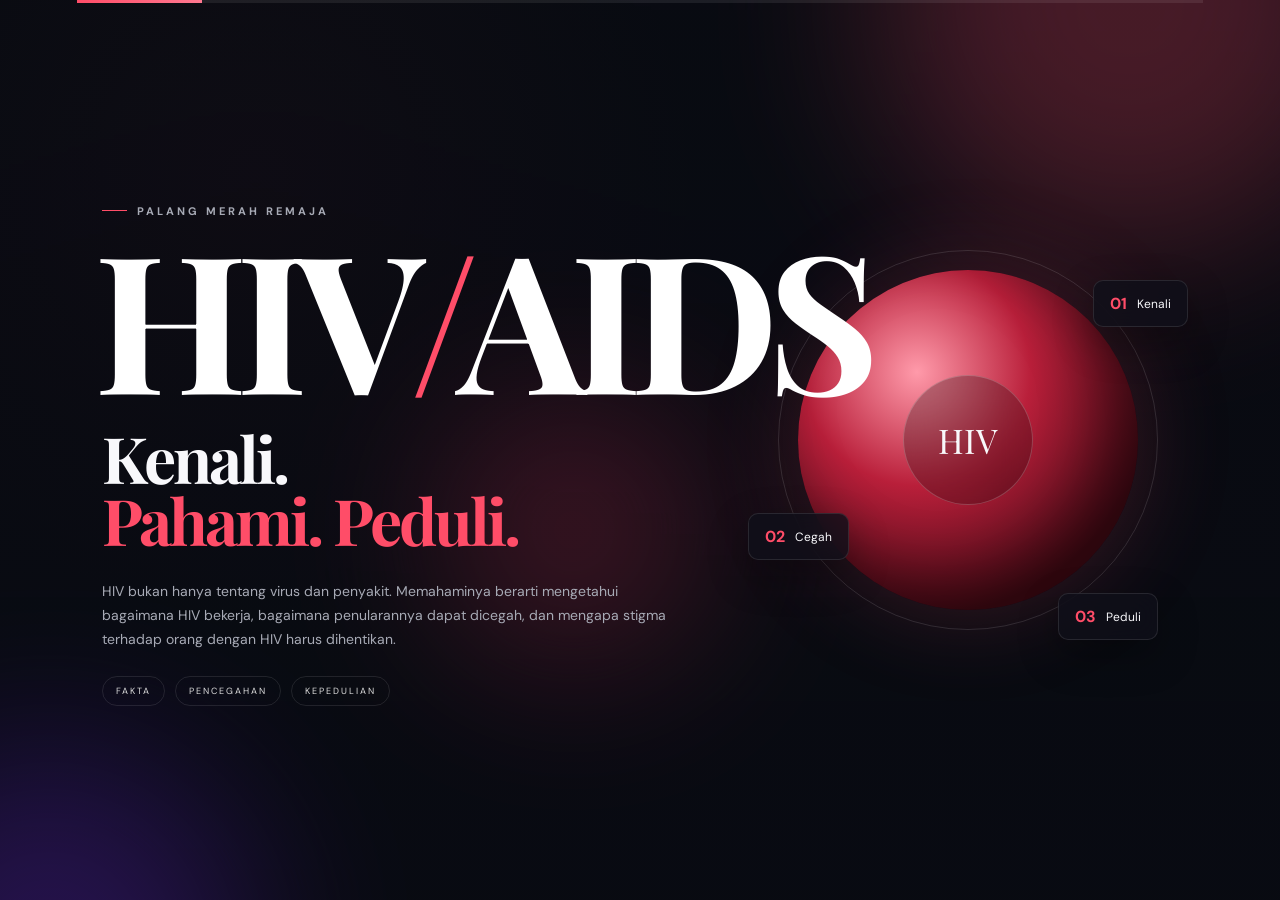
==== commit bed9bc07: "Add files via upload" ====
--- a/ppt.html
+++ b/ppt.html
@@ -3,10 +3,12 @@
 <head>
     <meta charset="UTF-8">
     <meta name="viewport" content="width=device-width, initial-scale=1.0">
+
     <title>HIV/AIDS | PMR Presentation</title>
 
     <link rel="preconnect" href="https://fonts.googleapis.com">
     <link rel="preconnect" href="https://fonts.gstatic.com" crossorigin>
+
     <link href="https://fonts.googleapis.com/css2?family=DM+Sans:wght@400;500;600;700&family=Playfair+Display:wght@600;700&display=swap" rel="stylesheet">
 
     <link rel="stylesheet" href="ppt.css">
@@ -14,1094 +16,900 @@
 
 <body>
 
-    <!-- BACKGROUND -->
-    <div class="background">
-        <div class="orb orb-1"></div>
-        <div class="orb orb-2"></div>
-        <div class="orb orb-3"></div>
-    </div>
-
-    <!-- HEADER -->
-    <header class="topbar">
-        <div class="brand">
-            <span class="brand-dot"></span>
-            <span>PMR PRESENTATION</span>
-        </div>
-
-        <div class="counter">
-            <span id="currentSlide">01</span>
-            <span class="line"></span>
-            <span>15</span>
-        </div>
-    </header>
-
-    <!-- PROGRESS -->
-    <div class="progress">
-        <div class="progress-bar" id="progressBar"></div>
-    </div>
-
-
-    <!-- ========================= -->
-    <!-- SLIDE 01 -->
-    <!-- ========================= -->
-
-    <main class="presentation">
-
-        <section class="slide active">
-
-            <div class="hero-content">
-
-                <div class="eyebrow">
-                    <span></span>
-                    PALANG MERAH REMAJA
-                </div>
-
-                <h1>
-                    HIV<span>/</span>AIDS
-                </h1>
-
-                <h2>
-                    Kenali. Cegah.<br>
-                    <em>Hentikan Stigma.</em>
-                </h2>
-
-                <p class="hero-description">
-                    Memahami HIV/AIDS bukan hanya tentang mengetahui penyakit,
-                    tetapi juga tentang bagaimana kita mencegah penularan,
-                    mendukung pengobatan, dan tetap menjunjung nilai kemanusiaan.
+<!-- BACKGROUND -->
+<div class="background">
+    <div class="orb orb-1"></div>
+    <div class="orb orb-2"></div>
+    <div class="orb orb-3"></div>
+</div>
+
+
+<!-- PROGRESS -->
+<div class="progress">
+    <div class="progress-bar" id="progressBar"></div>
+</div>
+
+
+<main class="presentation">
+
+
+<!-- =====================================================
+SLIDE 01 — OPENING
+===================================================== -->
+
+<section class="slide active">
+
+    <div class="hero-content">
+
+        <div class="eyebrow">
+            <span></span>
+            PALANG MERAH REMAJA
+        </div>
+
+        <h1>
+            HIV<span>/</span>AIDS
+        </h1>
+
+        <h2>
+            Kenali.<br>
+            <em>Pahami. Peduli.</em>
+        </h2>
+
+        <p class="hero-description">
+            HIV bukan hanya tentang virus dan penyakit.
+            Memahaminya berarti mengetahui bagaimana HIV bekerja,
+            bagaimana penularannya dapat dicegah, dan mengapa
+            stigma terhadap orang dengan HIV harus dihentikan.
+        </p>
+
+        <div class="hero-tags">
+            <span>FAKTA</span>
+            <span>PENCEGAHAN</span>
+            <span>KEPEDULIAN</span>
+        </div>
+
+    </div>
+
+
+    <div class="hero-visual">
+
+        <div class="circle-main">
+            <div class="circle-inner">
+                <span>HIV</span>
+            </div>
+        </div>
+
+        <div class="floating-card card-a">
+            <strong>01</strong>
+            <span>Kenali</span>
+        </div>
+
+        <div class="floating-card card-b">
+            <strong>02</strong>
+            <span>Cegah</span>
+        </div>
+
+        <div class="floating-card card-c">
+            <strong>03</strong>
+            <span>Peduli</span>
+        </div>
+
+    </div>
+
+</section>
+
+
+
+<!-- =====================================================
+SLIDE 02 — HIV & AIDS
+===================================================== -->
+
+<section class="slide">
+
+    <div class="section-heading">
+
+        <div class="slide-label">
+            01 / MEMAHAMI
+        </div>
+
+        <h2>
+            HIV dan AIDS<br>
+            <span>bukan hal yang sama.</span>
+        </h2>
+
+        <p>
+            HIV adalah virus yang menyerang sistem kekebalan tubuh,
+            sedangkan AIDS merupakan tahap paling lanjut dari infeksi HIV.
+        </p>
+
+    </div>
+
+
+    <div class="definition-grid">
+
+        <div class="definition-card">
+
+            <div class="big-letter">HIV</div>
+
+            <div>
+                <h3>
+                    Human Immunodeficiency Virus
+                </h3>
+
+                <p>
+                    HIV menyerang sel darah putih dan melemahkan
+                    sistem kekebalan tubuh. Akibatnya, tubuh lebih
+                    mudah terkena berbagai infeksi dan penyakit tertentu.
                 </p>
-
-                <div class="hero-tags">
-                    <span>EDUKASI</span>
-                    <span>PENCEGAHAN</span>
-                    <span>KEMANUSIAAN</span>
-                </div>
-
-            </div>
-
-            <div class="hero-visual">
-
-                <div class="circle-main">
-                    <div class="circle-inner">
-                        <span>HIV</span>
-                    </div>
-                </div>
-
-                <div class="floating-card card-a">
-                    <strong>01</strong>
-                    <span>Kenali</span>
-                </div>
-
-                <div class="floating-card card-b">
-                    <strong>02</strong>
-                    <span>Cegah</span>
-                </div>
-
-                <div class="floating-card card-c">
-                    <strong>03</strong>
-                    <span>Peduli</span>
-                </div>
-
-            </div>
-
-            <div class="slide-number">01</div>
-
-        </section>
-
-
-        <!-- ========================= -->
-        <!-- SLIDE 02 -->
-        <!-- ========================= -->
-
-        <section class="slide">
-
-            <div class="section-heading">
-                <div class="slide-label">01 / DASAR</div>
-
-                <h2>
-                    HIV dan AIDS,<br>
-                    <span>apa bedanya?</span>
-                </h2>
+            </div>
+
+            <span class="card-number">01</span>
+
+        </div>
+
+
+        <div class="definition-card">
+
+            <div class="big-letter">AIDS</div>
+
+            <div>
+                <h3>
+                    Acquired Immunodeficiency Syndrome
+                </h3>
 
                 <p>
-                    Dua istilah ini sering dianggap sama, padahal sebenarnya
-                    memiliki arti yang berbeda.
+                    AIDS terjadi ketika infeksi HIV telah mencapai
+                    tahap paling lanjut dan sistem kekebalan tubuh
+                    mengalami kerusakan berat.
                 </p>
             </div>
 
-            <div class="definition-grid">
-
-                <div class="definition-card hiv">
-                    <div class="big-letter">HIV</div>
-
-                    <div>
-                        <h3>Human Immunodeficiency Virus</h3>
-                        <p>
-                            HIV adalah virus yang menyerang sistem kekebalan tubuh,
-                            terutama sel CD4 yang berperan penting dalam melawan
-                            infeksi.
-                        </p>
-                    </div>
-
-                    <span class="card-number">01</span>
-                </div>
-
-
-                <div class="definition-card aids">
-                    <div class="big-letter">AIDS</div>
-
-                    <div>
-                        <h3>Acquired Immunodeficiency Syndrome</h3>
-                        <p>
-                            AIDS adalah kondisi atau tahap lanjut ketika sistem
-                            kekebalan tubuh mengalami kerusakan berat akibat
-                            infeksi HIV yang tidak ditangani.
-                        </p>
-                    </div>
-
-                    <span class="card-number">02</span>
-                </div>
-
-            </div>
-
-            <div class="highlight">
-                <strong>INGAT:</strong>
-                HIV adalah virusnya. AIDS adalah kondisi atau tahap lanjutnya.
-            </div>
-
-            <div class="slide-number">02</div>
-
-        </section>
-
-
-        <!-- ========================= -->
-        <!-- SLIDE 03 -->
-        <!-- ========================= -->
-
-        <section class="slide">
-
-            <div class="section-heading">
-                <div class="slide-label">02 / CARA KERJA</div>
-
-                <h2>
-                    Bagaimana HIV<br>
-                    <span>menyerang tubuh?</span>
-                </h2>
-            </div>
-
-            <div class="process">
-
-                <div class="process-line"></div>
-
-                <div class="process-item">
-                    <div class="process-icon">01</div>
-                    <h3>HIV masuk</h3>
+            <span class="card-number">02</span>
+
+        </div>
+
+    </div>
+
+
+    <div class="highlight">
+        <strong>INTINYA</strong>
+        HIV adalah virusnya. AIDS adalah tahap paling lanjut
+        dari infeksi HIV.
+    </div>
+
+</section>
+
+
+
+<!-- =====================================================
+SLIDE 03 — DATA
+===================================================== -->
+
+<section class="slide">
+
+    <div class="section-heading">
+
+        <div class="slide-label">
+            02 / FAKTA DUNIA
+        </div>
+
+        <h2>
+            Angka HIV/AIDS<br>
+            <span>berbicara.</span>
+        </h2>
+
+        <p>
+            HIV masih menjadi persoalan kesehatan global.
+            Data tahun 2025 menunjukkan bahwa penularan dan
+            dampaknya masih terjadi di berbagai negara.
+        </p>
+
+    </div>
+
+
+    <div class="stats-grid">
+
+        <div class="stat-card">
+            <strong>41,0 JUTA</strong>
+            <span>orang hidup dengan HIV pada akhir 2025</span>
+        </div>
+
+        <div class="stat-card">
+            <strong>1,2 JUTA</strong>
+            <span>orang diperkirakan baru tertular HIV pada 2025</span>
+        </div>
+
+        <div class="stat-card">
+            <strong>570 RIBU</strong>
+            <span>kematian terkait HIV pada 2025</span>
+        </div>
+
+        <div class="stat-card">
+            <strong>44,2 JUTA</strong>
+            <span>kematian akibat HIV secara kumulatif hingga kini</span>
+        </div>
+
+    </div>
+
+
+    <div class="data-bottom">
+
+        <div>
+            <b>88%</b>
+            <span>orang dengan HIV mengetahui statusnya</span>
+        </div>
+
+        <div>
+            <b>89%</b>
+            <span>dari yang mengetahui status positif menerima ART</span>
+        </div>
+
+        <div>
+            <b>95%</b>
+            <span>yang menjalani ART memiliki viral load tersupresi</span>
+        </div>
+
+    </div>
+
+</section>
+
+
+
+<!-- =====================================================
+SLIDE 04 — GEJALA
+===================================================== -->
+
+<section class="slide">
+
+    <div class="section-heading">
+
+        <div class="slide-label">
+            03 / TANDA & GEJALA
+        </div>
+
+        <h2>
+            HIV bisa hadir<br>
+            <span>tanpa tanda yang jelas.</span>
+        </h2>
+
+        <p>
+            Gejala HIV berbeda-beda sesuai tahap infeksi.
+            Pada beberapa orang, gejala bahkan tidak muncul
+            pada minggu-minggu pertama.
+        </p>
+
+    </div>
+
+
+    <div class="symptom-area">
+
+        <div class="symptom-main">
+
+            <div class="symptom-circle">
+                HIV
+            </div>
+
+            <p>
+                Gejala tidak dapat memastikan seseorang
+                terinfeksi HIV. Pemeriksaan tetap diperlukan.
+            </p>
+
+        </div>
+
+
+        <div class="symptoms">
+
+            <div class="symptom">
+                <b>01</b>
+                <span>Demam</span>
+            </div>
+
+            <div class="symptom">
+                <b>02</b>
+                <span>Sakit kepala</span>
+            </div>
+
+            <div class="symptom">
+                <b>03</b>
+                <span>Ruam</span>
+            </div>
+
+            <div class="symptom">
+                <b>04</b>
+                <span>Sakit tenggorokan</span>
+            </div>
+
+            <div class="symptom">
+                <b>05</b>
+                <span>Pembengkakan kelenjar</span>
+            </div>
+
+            <div class="symptom">
+                <b>06</b>
+                <span>Penurunan berat badan</span>
+            </div>
+
+            <div class="symptom">
+                <b>07</b>
+                <span>Diare</span>
+            </div>
+
+            <div class="symptom">
+                <b>08</b>
+                <span>Batuk</span>
+            </div>
+
+        </div>
+
+    </div>
+
+
+    <div class="highlight">
+        <strong>CATAT</strong>
+        Seseorang dapat memiliki HIV tanpa menyadari statusnya.
+        Karena itu, tes HIV sangat penting.
+    </div>
+
+</section>
+
+
+
+<!-- =====================================================
+SLIDE 05 — TRANSMISI
+===================================================== -->
+
+<section class="slide">
+
+    <div class="section-heading">
+
+        <div class="slide-label">
+            04 / PENULARAN
+        </div>
+
+        <h2>
+            Bagaimana HIV<br>
+            <span>dapat menular?</span>
+        </h2>
+
+        <p>
+            HIV dapat menular melalui pertukaran cairan tubuh
+            tertentu dari orang yang hidup dengan HIV.
+        </p>
+
+    </div>
+
+
+    <div class="transmission-grid">
+
+        <div class="transmission-card">
+
+            <span>01</span>
+
+            <div class="icon">+</div>
+
+            <h3>Darah</h3>
+
+            <p>
+                Penularan dapat terjadi melalui darah
+                yang mengandung HIV.
+            </p>
+
+        </div>
+
+
+        <div class="transmission-card">
+
+            <span>02</span>
+
+            <div class="icon">♡</div>
+
+            <h3>Cairan seksual</h3>
+
+            <p>
+                HIV dapat ditemukan dalam semen
+                dan cairan vagina.
+            </p>
+
+        </div>
+
+
+        <div class="transmission-card">
+
+            <span>03</span>
+
+            <div class="icon">+</div>
+
+            <h3>Air susu ibu</h3>
+
+            <p>
+                HIV dapat ditularkan melalui
+                air susu ibu.
+            </p>
+
+        </div>
+
+
+        <div class="transmission-card">
+
+            <span>04</span>
+
+            <div class="icon">↕</div>
+
+            <h3>Ibu ke anak</h3>
+
+            <p>
+                Penularan dapat terjadi selama
+                kehamilan dan persalinan.
+            </p>
+
+        </div>
+
+    </div>
+
+
+    <div class="highlight">
+        <strong>INGAT</strong>
+        Penularan HIV berkaitan dengan cairan tubuh tertentu,
+        bukan sekadar berada dekat dengan seseorang.
+    </div>
+
+</section>
+
+
+
+<!-- =====================================================
+SLIDE 06 — TIDAK MENULAR
+===================================================== -->
+
+<section class="slide">
+
+    <div class="split-layout">
+
+        <div class="section-heading left">
+
+            <div class="slide-label">
+                05 / LURUSKAN
+            </div>
+
+            <h2>
+                Dekat dengan<br>
+                orang dengan HIV<br>
+                <span>tidak berarti tertular.</span>
+            </h2>
+
+            <p>
+                HIV tidak menyebar melalui kontak sehari-hari.
+                Memahami hal ini penting agar ketakutan tidak
+                berubah menjadi stigma.
+            </p>
+
+        </div>
+
+
+        <div class="not-transmitted">
+
+            <div class="not-item">
+                <span>01</span>
+                <p>Berjabat tangan</p>
+            </div>
+
+            <div class="not-item">
+                <span>02</span>
+                <p>Berpelukan</p>
+            </div>
+
+            <div class="not-item">
+                <span>03</span>
+                <p>Berciuman</p>
+            </div>
+
+            <div class="not-item">
+                <span>04</span>
+                <p>Berbagi makanan</p>
+            </div>
+
+            <div class="not-item">
+                <span>05</span>
+                <p>Berbagi air</p>
+            </div>
+
+            <div class="not-item">
+                <span>06</span>
+                <p>Kontak sehari-hari</p>
+            </div>
+
+        </div>
+
+    </div>
+
+
+    <div class="bottom-message">
+
+        <span>FAKTA</span>
+
+        Tidak perlu menjauhi seseorang hanya karena
+        mereka hidup dengan HIV.
+
+    </div>
+
+</section>
+
+
+
+<!-- =====================================================
+SLIDE 07 — TES & PENCEGAHAN
+===================================================== -->
+
+<section class="slide">
+
+    <div class="section-heading">
+
+        <div class="slide-label">
+            06 / PENCEGAHAN
+        </div>
+
+        <h2>
+            Mencegah lebih baik,<br>
+            <span>mengetahui lebih awal juga penting.</span>
+        </h2>
+
+        <p>
+            HIV dapat dicegah. Pemeriksaan dan akses terhadap
+            layanan pencegahan membantu seseorang mengetahui
+            status dan mengambil langkah yang tepat.
+        </p>
+
+    </div>
+
+
+    <div class="prevention">
+
+        <div class="prevention-step">
+
+            <div class="step-number">01</div>
+
+            <h3>
+                Gunakan kondom
+            </h3>
+
+            <p>
+                Penggunaan kondom dapat mengurangi
+                risiko penularan HIV.
+            </p>
+
+        </div>
+
+
+        <div class="prevention-step">
+
+            <div class="step-number">02</div>
+
+            <h3>
+                Hindari jarum bersama
+            </h3>
+
+            <p>
+                Jarum dan alat suntik tidak boleh
+                digunakan secara bersama.
+            </p>
+
+        </div>
+
+
+        <div class="prevention-step">
+
+            <div class="step-number">03</div>
+
+            <h3>
+                Gunakan alat steril
+            </h3>
+
+            <p>
+                Prosedur yang melibatkan penusukan
+                atau pemotongan harus menggunakan alat aman.
+            </p>
+
+        </div>
+
+
+        <div class="prevention-step">
+
+            <div class="step-number">04</div>
+
+            <h3>
+                Lakukan tes HIV
+            </h3>
+
+            <p>
+                Tes membantu mengetahui status HIV
+                dan menghubungkan seseorang dengan layanan.
+            </p>
+
+        </div>
+
+
+        <div class="prevention-step">
+
+            <div class="step-number">05</div>
+
+            <h3>
+                Kenali PrEP & PEP
+            </h3>
+
+            <p>
+                PrEP digunakan sebelum kemungkinan paparan,
+                sedangkan PEP setelah kemungkinan paparan.
+            </p>
+
+        </div>
+
+    </div>
+
+
+    <div class="highlight">
+        <strong>SEMAKIN CEPAT DIKETAHUI</strong>
+        semakin cepat seseorang dapat memperoleh pencegahan
+        dan pengobatan yang sesuai.
+    </div>
+
+</section>
+
+
+
+<!-- =====================================================
+SLIDE 08 — PENGOBATAN
+===================================================== -->
+
+<section class="slide">
+
+    <div class="treatment-layout">
+
+        <div class="treatment-title">
+
+            <div class="slide-label">
+                07 / PENGOBATAN
+            </div>
+
+            <h2>
+                HIV bukan<br>
+                <span>akhir segalanya.</span>
+            </h2>
+
+            <div class="arv">
+                <span>ART</span>
+
+                <small>
+                    ANTIRETROVIRAL<br>
+                    THERAPY
+                </small>
+            </div>
+
+        </div>
+
+
+        <div class="treatment-info">
+
+            <p class="lead">
+                Belum ada obat yang menyembuhkan HIV secara total.
+                Namun, terapi antiretroviral atau ART dapat
+                mengendalikan virus dan membantu seseorang
+                hidup panjang serta sehat.
+            </p>
+
+
+            <div class="treatment-list">
+
+                <div>
+                    <b>01</b>
                     <p>
-                        Virus masuk ke dalam tubuh melalui jalur penularan
-                        tertentu.
+                        Menghentikan virus berkembang biak
+                        di dalam tubuh.
                     </p>
                 </div>
 
-                <div class="process-item">
-                    <div class="process-icon">02</div>
-                    <h3>Menyerang CD4</h3>
+                <div>
+                    <b>02</b>
                     <p>
-                        HIV menyerang sel CD4 yang membantu sistem kekebalan
-                        tubuh.
+                        Menurunkan jumlah virus dalam tubuh.
                     </p>
                 </div>
 
-                <div class="process-item">
-                    <div class="process-icon">03</div>
-                    <h3>Virus berkembang</h3>
+                <div>
+                    <b>03</b>
                     <p>
-                        HIV menggunakan sel yang diserang untuk memperbanyak
-                        dirinya.
+                        Membantu sistem kekebalan tubuh
+                        menjadi lebih kuat.
                     </p>
                 </div>
 
-                <div class="process-item">
-                    <div class="process-icon">04</div>
-                    <h3>Kekebalan melemah</h3>
+                <div>
+                    <b>04</b>
                     <p>
-                        Jika tidak ditangani, kemampuan tubuh melawan infeksi
-                        semakin menurun.
+                        Membantu orang dengan HIV menjalani
+                        hidup yang panjang dan sehat.
                     </p>
                 </div>
 
             </div>
 
-            <div class="quote">
-                “Semakin cepat HIV diketahui dan ditangani,
-                semakin besar peluang menjaga kesehatan tubuh.”
-            </div>
-
-            <div class="slide-number">03</div>
-
-        </section>
-
-
-        <!-- ========================= -->
-        <!-- SLIDE 04 -->
-        <!-- ========================= -->
-
-        <section class="slide">
-
-            <div class="section-heading">
-                <div class="slide-label">03 / PENULARAN</div>
-
-                <h2>
-                    Bagaimana HIV<br>
-                    <span>dapat menular?</span>
-                </h2>
-
-                <p>
-                    HIV menular melalui cairan tubuh tertentu dalam kondisi
-                    yang memungkinkan virus masuk ke tubuh orang lain.
-                </p>
-            </div>
-
-            <div class="transmission-grid">
-
-                <div class="transmission-card">
-                    <span>01</span>
-                    <div class="icon">◉</div>
-                    <h3>Hubungan seksual berisiko</h3>
+
+            <div class="highlight">
+
+                <strong>U = U</strong>
+
+                Orang dengan HIV yang menjalani ART dan
+                memiliki viral load tidak terdeteksi secara
+                berkelanjutan tidak menularkan HIV kepada
+                pasangan seksualnya.
+
+            </div>
+
+        </div>
+
+    </div>
+
+</section>
+
+
+
+<!-- =====================================================
+SLIDE 09 — INTERACTIVE
+===================================================== -->
+
+<section class="slide final-slide">
+
+    <div class="interactive-content">
+
+        <div class="final-small">
+            SEBELUM SELESAI
+        </div>
+
+        <h2>
+            Satu fakta.<br>
+            <span>Satu perubahan cara pandang.</span>
+        </h2>
+
+        <p>
+            Tekan kartu di bawah untuk melihat bagaimana
+            sebuah pemahaman sederhana dapat mengubah
+            cara kita memperlakukan orang dengan HIV.
+        </p>
+
+
+        <div class="flip-container">
+
+            <div class="flip-card" onclick="flipCard(this)">
+
+                <div class="flip-front">
+                    <span>MITOS</span>
+                    <strong>
+                        "Orang dengan HIV<br>
+                        harus dijauhi."
+                    </strong>
+
+                    <small>
+                        KLIK UNTUK BUKA
+                    </small>
+                </div>
+
+
+                <div class="flip-back">
+
+                    <span>FAKTA</span>
+
+                    <strong>
+                        HIV tidak menular<br>
+                        melalui kontak sehari-hari.
+                    </strong>
+
                     <p>
-                        HIV dapat menular melalui hubungan seksual yang
-                        berisiko dengan orang yang memiliki HIV.
+                        Berjabat tangan, berpelukan,
+                        berbagi makanan, dan interaksi
+                        sehari-hari bukan cara penularan HIV.
                     </p>
+
                 </div>
 
-                <div class="transmission-card">
-                    <span>02</span>
-                    <div class="icon">✚</div>
-                    <h3>Darah terkontaminasi</h3>
-                    <p>
-                        Contohnya penggunaan jarum atau alat suntik secara
-                        bersama-sama dan tidak steril.
-                    </p>
-                </div>
-
-                <div class="transmission-card">
-                    <span>03</span>
-                    <div class="icon">♡</div>
-                    <h3>Ibu ke bayi</h3>
-                    <p>
-                        Penularan dapat terjadi selama kehamilan, persalinan,
-                        atau menyusui.
-                    </p>
-                </div>
-
-                <div class="transmission-card">
-                    <span>04</span>
-                    <div class="icon">+</div>
-                    <h3>Transfusi tidak aman</h3>
-                    <p>
-                        Darah yang mengandung HIV dapat menularkan virus jika
-                        tidak melalui pemeriksaan yang aman.
-                    </p>
-                </div>
-
-            </div>
-
-            <div class="slide-number">04</div>
-
-        </section>
-
-
-        <!-- ========================= -->
-        <!-- SLIDE 05 -->
-        <!-- ========================= -->
-
-        <section class="slide">
-
-            <div class="split-layout">
-
-                <div class="section-heading left">
-                    <div class="slide-label">04 / KENALI FAKTANYA</div>
-
-                    <h2>
-                        HIV tidak<br>
-                        <span>menular</span><br>
-                        melalui...
-                    </h2>
-
-                    <p>
-                        Banyak ketakutan terhadap HIV muncul karena informasi
-                        yang salah. Padahal, kontak sosial sehari-hari tidak
-                        menyebabkan penularan HIV.
-                    </p>
-                </div>
-
-                <div class="not-transmitted">
-
-                    <div class="not-item">
-                        <span>01</span>
-                        <p>Berjabat tangan</p>
-                    </div>
-
-                    <div class="not-item">
-                        <span>02</span>
-                        <p>Berpelukan</p>
-                    </div>
-
-                    <div class="not-item">
-                        <span>03</span>
-                        <p>Makan bersama</p>
-                    </div>
-
-                    <div class="not-item">
-                        <span>04</span>
-                        <p>Menggunakan toilet yang sama</p>
-                    </div>
-
-                    <div class="not-item">
-                        <span>05</span>
-                        <p>Batuk atau bersin</p>
-                    </div>
-
-                    <div class="not-item">
-                        <span>06</span>
-                        <p>Gigitan nyamuk</p>
-                    </div>
-
-                </div>
-
-            </div>
-
-            <div class="bottom-message">
-                <span>FAKTA</span>
-                Kita tidak perlu menjauhi orang dengan HIV karena takut
-                tertular melalui interaksi sehari-hari.
-            </div>
-
-            <div class="slide-number">05</div>
-
-        </section>
-
-
-        <!-- ========================= -->
-        <!-- SLIDE 06 -->
-        <!-- ========================= -->
-
-        <section class="slide">
-
-            <div class="section-heading">
-                <div class="slide-label">05 / PERJALANAN INFEKSI</div>
-
-                <h2>
-                    Tahapan<br>
-                    <span>infeksi HIV</span>
-                </h2>
-            </div>
-
-            <div class="timeline">
-
-                <div class="timeline-step">
-                    <div class="timeline-dot">01</div>
-                    <div class="timeline-content">
-                        <small>TAHAP AWAL</small>
-                        <h3>Infeksi Akut</h3>
-                        <p>
-                            Dapat muncul demam, sakit tenggorokan, kelelahan,
-                            ruam, atau pembengkakan kelenjar getah bening.
-                            Sebagian orang tidak mengalami gejala.
-                        </p>
-                    </div>
-                </div>
-
-                <div class="timeline-step">
-                    <div class="timeline-dot">02</div>
-                    <div class="timeline-content">
-                        <small>TAHAP KRONIS</small>
-                        <h3>Infeksi Kronis</h3>
-                        <p>
-                            Virus tetap berada di dalam tubuh. Seseorang dapat
-                            terlihat sehat meskipun HIV masih berkembang.
-                        </p>
-                    </div>
-                </div>
-
-                <div class="timeline-step">
-                    <div class="timeline-dot">03</div>
-                    <div class="timeline-content">
-                        <small>TAHAP LANJUT</small>
-                        <h3>AIDS</h3>
-                        <p>
-                            Sistem kekebalan tubuh mengalami kerusakan berat
-                            sehingga tubuh lebih mudah mengalami infeksi tertentu.
-                        </p>
-                    </div>
-                </div>
-
-            </div>
-
-            <div class="highlight">
-                Pengobatan ARV dapat mencegah atau memperlambat perkembangan
-                HIV menuju AIDS.
-            </div>
-
-            <div class="slide-number">06</div>
-
-        </section>
-
-
-        <!-- ========================= -->
-        <!-- SLIDE 07 -->
-        <!-- ========================= -->
-
-        <section class="slide">
-
-            <div class="section-heading">
-                <div class="slide-label">06 / GEJALA</div>
-
-                <h2>
-                    Kenali gejalanya,<br>
-                    <span>jangan menebak.</span>
-                </h2>
-
-                <p>
-                    Gejala HIV dapat berbeda pada setiap orang dan tidak
-                    selalu muncul.
-                </p>
-            </div>
-
-            <div class="symptom-area">
-
-                <div class="symptom-main">
-                    <div class="symptom-circle">
-                        <span>HIV</span>
-                    </div>
-
-                    <p>
-                        Gejala tidak dapat digunakan untuk memastikan seseorang
-                        terinfeksi HIV.
-                    </p>
-                </div>
-
-                <div class="symptoms">
-
-                    <div class="symptom">
-                        <b>01</b>
-                        <span>Demam</span>
-                    </div>
-
-                    <div class="symptom">
-                        <b>02</b>
-                        <span>Sakit tenggorokan</span>
-                    </div>
-
-                    <div class="symptom">
-                        <b>03</b>
-                        <span>Mudah lelah</span>
-                    </div>
-
-                    <div class="symptom">
-                        <b>04</b>
-                        <span>Ruam</span>
-                    </div>
-
-                    <div class="symptom">
-                        <b>05</b>
-                        <span>Pembengkakan kelenjar</span>
-                    </div>
-
-                    <div class="symptom">
-                        <b>06</b>
-                        <span>Infeksi berulang</span>
-                    </div>
-
-                </div>
-
-            </div>
-
-            <div class="bottom-message">
-                <span>PENTING</span>
-                Status HIV tidak dapat diketahui hanya dari penampilan atau
-                gejala. Tes HIV diperlukan.
-            </div>
-
-            <div class="slide-number">07</div>
-
-        </section>
-
-
-        <!-- ========================= -->
-        <!-- SLIDE 08 -->
-        <!-- ========================= -->
-
-        <section class="slide">
-
-            <div class="center-content">
-
-                <div class="slide-label">07 / PEMERIKSAAN</div>
-
-                <h2>
-                    Tidak bisa dilihat.<br>
-                    <span>Harus diperiksa.</span>
-                </h2>
-
-                <p class="center-text">
-                    Orang dengan HIV dapat terlihat sehat dan menjalani
-                    aktivitas seperti biasa. Satu-satunya cara untuk mengetahui
-                    status HIV adalah melalui pemeriksaan.
-                </p>
-
-                <div class="test-card">
-
-                    <div class="test-icon">+</div>
-
-                    <div>
-                        <small>LANGKAH YANG TEPAT</small>
-                        <h3>TES HIV</h3>
-                        <p>
-                            Jika seseorang memiliki kekhawatiran setelah
-                            mengalami risiko paparan, konsultasikan dengan
-                            tenaga kesehatan dan lakukan pemeriksaan.
-                        </p>
-                    </div>
-
-                </div>
-
-            </div>
-
-            <div class="slide-number">08</div>
-
-        </section>
-
-
-        <!-- ========================= -->
-        <!-- SLIDE 09 -->
-        <!-- ========================= -->
-
-        <section class="slide">
-
-            <div class="section-heading">
-                <div class="slide-label">08 / PENCEGAHAN</div>
-
-                <h2>
-                    Cegah HIV<br>
-                    <span>mulai dari diri sendiri.</span>
-                </h2>
-            </div>
-
-            <div class="prevention">
-
-                <div class="prevention-step">
-                    <div class="step-number">01</div>
-                    <h3>Hindari perilaku seksual berisiko</h3>
-                    <p>
-                        Pahami risiko dan buat keputusan yang bertanggung jawab.
-                    </p>
-                </div>
-
-                <div class="prevention-step">
-                    <div class="step-number">02</div>
-                    <h3>Jangan berbagi jarum</h3>
-                    <p>
-                        Penggunaan jarum bersama dapat menjadi jalur penularan
-                        HIV dan penyakit melalui darah lainnya.
-                    </p>
-                </div>
-
-                <div class="prevention-step">
-                    <div class="step-number">03</div>
-                    <h3>Pastikan alat steril</h3>
-                    <p>
-                        Alat yang menembus kulit harus digunakan dengan prosedur
-                        yang aman dan steril.
-                    </p>
-                </div>
-
-                <div class="prevention-step">
-                    <div class="step-number">04</div>
-                    <h3>Lakukan pemeriksaan</h3>
-                    <p>
-                        Tes membantu mengetahui status HIV dan mendapatkan
-                        penanganan lebih awal.
-                    </p>
-                </div>
-
-                <div class="prevention-step">
-                    <div class="step-number">05</div>
-                    <h3>Dapatkan pengobatan</h3>
-                    <p>
-                        ARV membantu mengendalikan HIV dan menjaga sistem
-                        kekebalan tubuh.
-                    </p>
-                </div>
-
-            </div>
-
-            <div class="slide-number">09</div>
-
-        </section>
-
-
-        <!-- ========================= -->
-        <!-- SLIDE 10 -->
-        <!-- ========================= -->
-
-        <section class="slide">
-
-            <div class="treatment-layout">
-
-                <div class="treatment-title">
-
-                    <div class="slide-label">09 / PENGOBATAN</div>
-
-                    <h2>
-                        HIV dapat<br>
-                        <span>dikendalikan.</span>
-                    </h2>
-
-                    <div class="arv">
-                        <span>ARV</span>
-                        <small>ANTIRETROVIRAL</small>
-                    </div>
-
-                </div>
-
-                <div class="treatment-info">
-
-                    <p class="lead">
-                        Sampai saat ini belum ada obat yang menghilangkan HIV
-                        dari tubuh secara total. Namun, HIV dapat dikendalikan
-                        dengan terapi antiretroviral.
-                    </p>
-
-                    <div class="treatment-list">
-
-                        <div>
-                            <b>01</b>
-                            <p>Menekan jumlah virus di dalam tubuh.</p>
-                        </div>
-
-                        <div>
-                            <b>02</b>
-                            <p>Membantu menjaga sistem kekebalan tubuh.</p>
-                        </div>
-
-                        <div>
-                            <b>03</b>
-                            <p>Mengurangi risiko berkembang menjadi AIDS.</p>
-                        </div>
-
-                        <div>
-                            <b>04</b>
-                            <p>Membantu orang dengan HIV hidup sehat dan produktif.</p>
-                        </div>
-
-                    </div>
-
-                </div>
-
-            </div>
-
-            <div class="slide-number">10</div>
-
-        </section>
-
-
-        <!-- ========================= -->
-        <!-- SLIDE 11 -->
-        <!-- ========================= -->
-
-        <section class="slide">
-
-            <div class="unu-wrapper">
-
-                <div class="slide-label">10 / FAKTA PENTING</div>
-
-                <div class="unu">
-                    <span>U</span>
-                    <div>=</div>
-                    <span>U</span>
-                </div>
-
-                <h2>
-                    Undetectable<br>
-                    <em>= Untransmittable</em>
-                </h2>
-
-                <p>
-                    Orang dengan HIV yang menjalani pengobatan secara konsisten
-                    dan memiliki jumlah virus yang tidak terdeteksi secara
-                    berkelanjutan tidak menularkan HIV melalui hubungan seksual.
-                </p>
-
-                <div class="unu-note">
-                    <span>U</span>
-                    <strong>Tidak terdeteksi</strong>
-                    <span>→</span>
-                    <strong>Tidak menularkan secara seksual</strong>
-                </div>
-
-            </div>
-
-            <div class="slide-number">11</div>
-
-        </section>
-
-
-        <!-- ========================= -->
-        <!-- SLIDE 12 -->
-        <!-- ========================= -->
-
-        <section class="slide">
-
-            <div class="section-heading">
-                <div class="slide-label">11 / FAKTA VS MITOS</div>
-
-                <h2>
-                    Jangan percaya<br>
-                    <span>semua yang kamu dengar.</span>
-                </h2>
-            </div>
-
-            <div class="myth-grid">
-
-                <div class="myth-card">
-
-                    <div class="myth-label">MITOS</div>
-
-                    <h3>
-                        “HIV menular lewat berjabat tangan.”
-                    </h3>
-
-                    <div class="fact">
-                        <span>FAKTA</span>
-                        <p>
-                            HIV tidak menular melalui berjabat tangan,
-                            berpelukan, atau kontak sosial biasa.
-                        </p>
-                    </div>
-
-                </div>
-
-
-                <div class="myth-card">
-
-                    <div class="myth-label">MITOS</div>
-
-                    <h3>
-                        “Orang dengan HIV pasti terlihat sakit.”
-                    </h3>
-
-                    <div class="fact">
-                        <span>FAKTA</span>
-                        <p>
-                            Seseorang dengan HIV dapat terlihat sehat.
-                            Status HIV diketahui melalui tes.
-                        </p>
-                    </div>
-
-                </div>
-
-
-                <div class="myth-card">
-
-                    <div class="myth-label">MITOS</div>
-
-                    <h3>
-                        “Nyamuk dapat menularkan HIV.”
-                    </h3>
-
-                    <div class="fact">
-                        <span>FAKTA</span>
-                        <p>
-                            HIV tidak ditularkan melalui gigitan nyamuk.
-                        </p>
-                    </div>
-
-                </div>
-
-
-                <div class="myth-card">
-
-                    <div class="myth-label">MITOS</div>
-
-                    <h3>
-                        “HIV sama dengan AIDS.”
-                    </h3>
-
-                    <div class="fact">
-                        <span>FAKTA</span>
-                        <p>
-                            HIV adalah virus, sedangkan AIDS adalah kondisi
-                            atau tahap lanjut akibat HIV.
-                        </p>
-                    </div>
-
-                </div>
-
-            </div>
-
-            <div class="slide-number">12</div>
-
-        </section>
-
-
-        <!-- ========================= -->
-        <!-- SLIDE 13 -->
-        <!-- ========================= -->
-
-        <section class="slide">
-
-            <div class="stigma-layout">
-
-                <div class="stigma-title">
-
-                    <div class="slide-label">12 / KEMANUSIAAN</div>
-
-                    <h2>
-                        Lawan<br>
-                        <span>stigma.</span>
-                    </h2>
-
-                    <p>
-                        HIV bukan alasan untuk menghilangkan rasa kemanusiaan
-                        kita kepada seseorang.
-                    </p>
-
-                </div>
-
-                <div class="stigma-content">
-
-                    <div class="stigma-box">
-                        <span>✕</span>
-                        <div>
-                            <h3>Jangan mengucilkan</h3>
-                            <p>
-                                Interaksi sosial sehari-hari tidak menularkan HIV.
-                            </p>
-                        </div>
-                    </div>
-
-                    <div class="stigma-box">
-                        <span>✕</span>
-                        <div>
-                            <h3>Jangan menghakimi</h3>
-                            <p>
-                                Status kesehatan seseorang tidak menentukan
-                                nilai dirinya sebagai manusia.
-                            </p>
-                        </div>
-                    </div>
-
-                    <div class="stigma-box positive">
-                        <span>✓</span>
-                        <div>
-                            <h3>Berikan dukungan</h3>
-                            <p>
-                                Dukung pengobatan dan perlakukan dengan hormat.
-                            </p>
-                        </div>
-                    </div>
-
-                </div>
-
-            </div>
-
-            <div class="slide-number">13</div>
-
-        </section>
-
-
-        <!-- ========================= -->
-        <!-- SLIDE 14 -->
-        <!-- ========================= -->
-
-        <section class="slide">
-
-            <div class="section-heading">
-                <div class="slide-label">13 / PERAN PMR</div>
-
-                <h2>
-                    Apa yang bisa<br>
-                    <span>kita lakukan?</span>
-                </h2>
-            </div>
-
-            <div class="pmr-grid">
-
-                <div class="pmr-card">
-                    <strong>01</strong>
-                    <h3>Edukasi</h3>
-                    <p>
-                        Menyampaikan informasi HIV/AIDS berdasarkan fakta
-                        dan sumber yang terpercaya.
-                    </p>
-                </div>
-
-                <div class="pmr-card">
-                    <strong>02</strong>
-                    <h3>Meluruskan mitos</h3>
-                    <p>
-                        Membantu teman memahami cara HIV menular dan tidak menular.
-                    </p>
-                </div>
-
-                <div class="pmr-card">
-                    <strong>03</strong>
-                    <h3>Mengurangi stigma</h3>
-                    <p>
-                        Tidak mengucilkan atau mendiskriminasi orang dengan HIV.
-                    </p>
-                </div>
-
-                <div class="pmr-card">
-                    <strong>04</strong>
-                    <h3>Menjadi contoh</h3>
-                    <p>
-                        Menerapkan perilaku sehat dan bertanggung jawab.
-                    </p>
-                </div>
-
-                <div class="pmr-card">
-                    <strong>05</strong>
-                    <h3>Mengarahkan</h3>
-                    <p>
-                        Mengajak seseorang mencari bantuan dari tenaga kesehatan
-                        ketika membutuhkan.
-                    </p>
-                </div>
-
-            </div>
-
-            <div class="pmr-quote">
-                <span>PMR</span>
-                Bukan hanya tahu cara mencegah penyakit,
-                tetapi juga tahu cara memperlakukan manusia.
-            </div>
-
-            <div class="slide-number">14</div>
-
-        </section>
-
-
-        <!-- ========================= -->
-        <!-- SLIDE 15 -->
-        <!-- ========================= -->
-
-        <section class="slide final-slide">
-
-            <div class="final-content">
-
-                <div class="final-small">
-                    PALANG MERAH REMAJA
-                </div>
-
-                <h2>
-                    Kenali HIV-nya.<br>
-                    Cegah penularannya.<br>
-                    <span>Hentikan stigmatismenya.</span>
-                </h2>
-
-                <p>
-                    Karena melawan HIV bukan hanya tentang melawan virus,
-                    tetapi juga tentang melawan ketakutan, informasi yang salah,
-                    dan diskriminasi.
-                </p>
-
-                <div class="final-line"></div>
-
-                <strong>
-                    “Peduli adalah bagian dari kemanusiaan.”
-                </strong>
-
-            </div>
-
-            <div class="final-circle">
-                <span>PMR</span>
-            </div>
-
-            <div class="slide-number">15</div>
-
-        </section>
-
-    </main>
-
-
-    <!-- NAVIGATION -->
-
-    <button class="nav prev" onclick="changeSlide(-1)">
-        ←
-    </button>
-
-    <button class="nav next" onclick="changeSlide(1)">
-        →
-    </button>
-
-    <div class="navigation-info">
-        <span>← →</span>
-        <small>Gunakan tombol atau keyboard</small>
-    </div>
-
-
-    <script>
-
-        const slides = document.querySelectorAll(".slide");
-        const currentSlide = document.getElementById("currentSlide");
-        const progressBar = document.getElementById("progressBar");
-
-        let index = 0;
-
-        function showSlide(number) {
-
-            slides.forEach(slide => {
-                slide.classList.remove("active");
-            });
-
-            slides[number].classList.add("active");
-
-            let slideNumber = String(number + 1).padStart(2, "0");
-
-            currentSlide.textContent = slideNumber;
-
-            let progress = ((number + 1) / slides.length) * 100;
-
-            progressBar.style.width = progress + "%";
-        }
-
-        function changeSlide(direction) {
-
-            index += direction;
-
-            if (index < 0) {
-                index = slides.length - 1;
-            }
-
-            if (index >= slides.length) {
-                index = 0;
-            }
-
-            showSlide(index);
-        }
-
-        document.addEventListener("keydown", function(event) {
-
-            if (
-                event.key === "ArrowRight" ||
-                event.key === "ArrowDown" ||
-                event.key === " "
-            ) {
-                changeSlide(1);
-            }
-
-            if (
-                event.key === "ArrowLeft" ||
-                event.key === "ArrowUp"
-            ) {
-                changeSlide(-1);
-            }
-
-        });
-
-        showSlide(0);
-
-    </script>
+            </div>
+
+        </div>
+
+
+        <div class="closing-message">
+
+            <span>KENALI FAKTANYA.</span>
+            <span>CEGAH PENULARANNYA.</span>
+            <span>HENTIKAN STIGMANYA.</span>
+
+        </div>
+
+    </div>
+
+</section>
+
+
+</main>
+
+
+<script>
+
+const slides = document.querySelectorAll(".slide");
+const progressBar = document.getElementById("progressBar");
+
+let index = 0;
+
+
+function showSlide(number) {
+
+    slides.forEach(slide => {
+        slide.classList.remove("active");
+    });
+
+    slides[number].classList.add("active");
+
+    const progress =
+        ((number + 1) / slides.length) * 100;
+
+    progressBar.style.width = progress + "%";
+
+}
+
+
+function changeSlide(direction) {
+
+    index += direction;
+
+    if (index < 0) {
+        index = slides.length - 1;
+    }
+
+    if (index >= slides.length) {
+        index = 0;
+    }
+
+    showSlide(index);
+
+}
+
+
+/* =====================================================
+   INTERACTIVE FINAL CARD
+===================================================== */
+
+function flipCard(card) {
+
+    card.classList.toggle("flipped");
+
+}
+
+
+/* =====================================================
+   KEYBOARD NAVIGATION
+===================================================== */
+
+document.addEventListener("keydown", function(event) {
+
+    if (
+        event.key === "ArrowRight" ||
+        event.key === "ArrowDown" ||
+        event.key === " "
+    ) {
+        changeSlide(1);
+    }
+
+    if (
+        event.key === "ArrowLeft" ||
+        event.key === "ArrowUp"
+    ) {
+        changeSlide(-1);
+    }
+
+});
+
+
+showSlide(0);
+
+</script>
 
 </body>
 </html>
--- a/ppt.css
+++ b/ppt.css
@@ -1,7 +1,9 @@
 :root {
+
     --bg: #090b12;
     --bg-soft: #11141e;
-    --card: rgba(255, 255, 255, 0.055);
+
+    --card: rgba(255,255,255,0.055);
 
     --white: #f8f8fb;
     --muted: #a7aab5;
@@ -10,13 +12,13 @@
     --red-dark: #b91f3a;
     --pink: #ff7890;
 
-    --line: rgba(255, 255, 255, 0.1);
-}
-
-
-/* =========================
-   RESET
-========================= */
+    --line: rgba(255,255,255,0.1);
+}
+
+
+/* =====================================================
+RESET
+===================================================== */
 
 * {
     margin: 0;
@@ -24,230 +26,246 @@
     box-sizing: border-box;
 }
 
+
 html,
 body {
     width: 100%;
-    height: 100%;
-}
+    min-height: 100%;
+}
+
 
 body {
+
     font-family: "DM Sans", sans-serif;
+
     background: var(--bg);
+
     color: var(--white);
+
     overflow: hidden;
 }
 
 
-/* =========================
-   BACKGROUND
-========================= */
+/* =====================================================
+BACKGROUND
+===================================================== */
 
 .background {
+
     position: fixed;
+
     inset: 0;
+
     overflow: hidden;
+
     pointer-events: none;
+
     z-index: -2;
 }
 
+
 .background::before {
+
     content: "";
+
     position: absolute;
+
     inset: 0;
 
     background:
         linear-gradient(
-            rgba(9, 11, 18, 0.8),
-            rgba(9, 11, 18, 0.95)
+            rgba(9,11,18,0.78),
+            rgba(9,11,18,0.95)
         ),
         radial-gradient(
             circle at 20% 20%,
-            rgba(255, 77, 104, 0.12),
+            rgba(255,77,104,0.12),
             transparent 35%
         );
 }
 
+
 .orb {
+
     position: absolute;
+
     border-radius: 50%;
+
     filter: blur(90px);
+
     opacity: 0.25;
 }
 
+
 .orb-1 {
+
     width: 500px;
     height: 500px;
+
     background: var(--red);
+
     top: -250px;
     right: -100px;
 }
 
+
 .orb-2 {
+
     width: 400px;
     height: 400px;
+
     background: #7d2cff;
+
     bottom: -250px;
     left: -150px;
 }
 
+
 .orb-3 {
+
     width: 250px;
     height: 250px;
+
     background: #ff3864;
+
     top: 45%;
     left: 35%;
 }
 
 
-/* =========================
-   HEADER
-========================= */
-
-.topbar {
+/* =====================================================
+PROGRESS
+===================================================== */
+
+.progress {
+
     position: fixed;
+
     top: 0;
-    left: 0;
+    left: 6vw;
+
+    width: 88vw;
+
+    height: 3px;
+
+    background: rgba(255,255,255,0.08);
+
+    z-index: 1000;
+}
+
+
+.progress-bar {
+
+    height: 100%;
+
+    width: 11.11%;
+
+    background:
+        linear-gradient(
+            90deg,
+            var(--red),
+            var(--pink)
+        );
+
+    transition: width 0.5s ease;
+}
+
+
+/* =====================================================
+PRESENTATION
+===================================================== */
+
+.presentation {
+
     width: 100%;
-    height: 80px;
-
-    padding: 0 6vw;
+
+    height: 100vh;
+
+    position: relative;
+}
+
+
+.slide {
+
+    position: absolute;
+
+    inset: 0;
+
+    padding:
+        75px
+        8vw
+        65px;
 
     display: flex;
-    align-items: center;
-    justify-content: space-between;
-
-    z-index: 100;
-}
-
-.brand {
-    display: flex;
-    align-items: center;
-    gap: 12px;
-
-    font-size: 11px;
-    letter-spacing: 2px;
-    font-weight: 700;
-}
-
-.brand-dot {
-    width: 9px;
-    height: 9px;
-
-    background: var(--red);
-    border-radius: 50%;
-
-    box-shadow: 0 0 20px var(--red);
-}
-
-.counter {
-    display: flex;
-    align-items: center;
-    gap: 12px;
-
-    font-size: 12px;
-    color: var(--muted);
-    letter-spacing: 2px;
-}
-
-.counter span:first-child {
-    color: var(--white);
-    font-weight: 700;
-}
-
-.counter .line {
-    width: 30px;
-    height: 1px;
-    background: var(--line);
-}
-
-
-/* =========================
-   PROGRESS
-========================= */
-
-.progress {
-    position: fixed;
-    top: 79px;
-    left: 6vw;
-
-    width: 88vw;
-    height: 2px;
-
-    background: rgba(255, 255, 255, 0.08);
-
-    z-index: 100;
-}
-
-.progress-bar {
-    height: 100%;
-    width: 6.6%;
-
-    background: linear-gradient(
-        90deg,
-        var(--red),
-        var(--pink)
-    );
-
-    transition: width 0.5s ease;
-}
-
-
-/* =========================
-   PRESENTATION
-========================= */
-
-.presentation {
-    width: 100%;
-    height: 100vh;
-    position: relative;
-}
-
-.slide {
-    position: absolute;
-    inset: 0;
-
-    padding: 130px 8vw 80px;
-
-    display: flex;
+
     flex-direction: column;
+
     justify-content: center;
 
     opacity: 0;
+
     visibility: hidden;
 
-    transform: translateX(60px) scale(0.97);
+    transform:
+        translateX(60px)
+        scale(0.97);
 
     transition:
         opacity 0.55s ease,
         transform 0.65s cubic-bezier(.2,.8,.2,1),
         visibility 0.55s;
 
-    overflow: hidden;
-}
+    overflow-y: auto;
+
+    overflow-x: hidden;
+
+    scrollbar-width: thin;
+
+    scrollbar-color:
+        rgba(255,77,104,0.5)
+        transparent;
+}
+
 
 .slide.active {
+
     opacity: 1;
+
     visibility: visible;
-    transform: translateX(0) scale(1);
-}
-
-.slide-number {
-    position: absolute;
-    bottom: 40px;
-    left: 8vw;
-
-    font-family: "Playfair Display", serif;
-    font-size: 80px;
-
-    color: rgba(255, 255, 255, 0.035);
-
-    pointer-events: none;
-}
-
-
-/* =========================
-   TYPOGRAPHY
-========================= */
+
+    transform:
+        translateX(0)
+        scale(1);
+}
+
+
+/* =====================================================
+SCROLLBAR
+===================================================== */
+
+.slide::-webkit-scrollbar {
+
+    width: 5px;
+}
+
+
+.slide::-webkit-scrollbar-track {
+
+    background: transparent;
+}
+
+
+.slide::-webkit-scrollbar-thumb {
+
+    background: rgba(255,77,104,0.5);
+
+    border-radius: 20px;
+}
+
+
+/* =====================================================
+TYPOGRAPHY
+===================================================== */
 
 h1,
 h2,
@@ -255,87 +273,126 @@
     margin: 0;
 }
 
+
 h2 {
-    font-family: "Playfair Display", serif;
-
-    font-size: clamp(45px, 5vw, 82px);
+
+    font-family:
+        "Playfair Display",
+        serif;
+
+    font-size:
+        clamp(42px, 5vw, 76px);
 
     line-height: 0.98;
+
     letter-spacing: -3px;
 }
+
 
 h2 span,
 h2 em {
+
     color: var(--red);
+
     font-style: normal;
 }
 
+
 p {
+
     color: var(--muted);
+
     line-height: 1.7;
 }
 
+
 .slide-label {
+
     display: inline-flex;
+
     align-items: center;
+
     gap: 10px;
 
     color: var(--red);
 
     font-size: 10px;
+
     font-weight: 700;
 
     letter-spacing: 3px;
 
-    margin-bottom: 20px;
-}
+    margin-bottom: 18px;
+}
+
 
 .slide-label::before {
+
     content: "";
 
     width: 25px;
+
     height: 1px;
 
     background: var(--red);
 }
 
 
-/* =========================
-   HERO
-========================= */
+/* =====================================================
+HERO
+===================================================== */
 
 .hero-content {
+
     max-width: 650px;
+
     position: relative;
+
     z-index: 2;
 }
 
+
 .eyebrow {
+
     display: flex;
+
     align-items: center;
+
     gap: 10px;
 
     color: var(--muted);
 
     font-size: 11px;
+
     letter-spacing: 3px;
+
     font-weight: 700;
 
     margin-bottom: 25px;
 }
 
+
 .eyebrow span {
+
     width: 25px;
+
     height: 1px;
+
     background: var(--red);
 }
 
+
 .hero-content h1 {
-    font-family: "Playfair Display", serif;
-
-    font-size: clamp(110px, 16vw, 220px);
+
+    font-family:
+        "Playfair Display",
+        serif;
+
+    font-size:
+        clamp(100px, 15vw, 200px);
 
     line-height: 0.75;
+
     letter-spacing: -12px;
 
     color: white;
@@ -343,60 +400,92 @@
     margin-left: -8px;
 }
 
+
 .hero-content h1 span {
+
     color: var(--red);
 }
 
+
 .hero-content h2 {
+
     margin-top: 40px;
 
-    font-size: clamp(42px, 5vw, 70px);
-}
+    font-size:
+        clamp(40px, 5vw, 68px);
+}
+
 
 .hero-description {
+
     max-width: 580px;
-    margin-top: 30px;
-
-    font-size: 15px;
-}
+
+    margin-top: 28px;
+
+    font-size: 14px;
+}
+
 
 .hero-tags {
+
     display: flex;
+
     gap: 10px;
-    margin-top: 30px;
-}
+
+    margin-top: 25px;
+
+    flex-wrap: wrap;
+}
+
 
 .hero-tags span {
+
     padding: 8px 13px;
 
-    border: 1px solid var(--line);
+    border:
+        1px solid
+        var(--line);
+
     border-radius: 100px;
 
     font-size: 9px;
+
     letter-spacing: 2px;
 
     color: #ddd;
 }
 
+
+/* =====================================================
+HERO VISUAL
+===================================================== */
+
 .hero-visual {
+
     position: absolute;
 
     right: 8vw;
+
     top: 50%;
 
     width: 400px;
+
     height: 400px;
 
     transform: translateY(-50%);
 }
 
+
 .circle-main {
+
     width: 340px;
+
     height: 340px;
 
     position: absolute;
 
     left: 20px;
+
     top: 20px;
 
     border-radius: 50%;
@@ -410,143 +499,208 @@
         );
 
     box-shadow:
-        0 0 100px rgba(255, 77, 104, 0.2),
-        inset -30px -30px 60px rgba(0, 0, 0, 0.35);
-
-    animation: float 6s ease-in-out infinite;
-}
+        0 0 100px rgba(255,77,104,0.2),
+        inset -30px -30px 60px rgba(0,0,0,0.35);
+
+    animation:
+        float 6s ease-in-out infinite;
+}
+
 
 .circle-main::after {
+
     content: "";
 
     position: absolute;
+
     inset: -20px;
 
-    border: 1px solid rgba(255,255,255,0.12);
+    border:
+        1px solid
+        rgba(255,255,255,0.12);
 
     border-radius: 50%;
 }
 
+
 .circle-inner {
+
     width: 130px;
+
     height: 130px;
 
     position: absolute;
 
     top: 50%;
+
     left: 50%;
 
-    transform: translate(-50%, -50%);
+    transform:
+        translate(-50%,-50%);
 
     border-radius: 50%;
 
     display: flex;
+
     align-items: center;
+
     justify-content: center;
 
     background: rgba(0,0,0,0.25);
+
     backdrop-filter: blur(15px);
 
-    border: 1px solid rgba(255,255,255,0.2);
-}
+    border:
+        1px solid
+        rgba(255,255,255,0.2);
+}
+
 
 .circle-inner span {
-    font-family: "Playfair Display", serif;
+
+    font-family:
+        "Playfair Display",
+        serif;
+
     font-size: 34px;
 }
 
+
 .floating-card {
+
     position: absolute;
 
     padding: 12px 16px;
 
-    background: rgba(15, 16, 25, 0.8);
+    background:
+        rgba(15,16,25,0.8);
+
     backdrop-filter: blur(15px);
 
-    border: 1px solid var(--line);
+    border:
+        1px solid
+        var(--line);
+
     border-radius: 10px;
 
     display: flex;
+
     gap: 10px;
+
     align-items: center;
 
-    box-shadow: 0 15px 40px rgba(0,0,0,0.3);
-}
+    box-shadow:
+        0 15px 40px rgba(0,0,0,0.3);
+}
+
 
 .floating-card strong {
+
     color: var(--red);
 }
 
+
 .floating-card span {
+
     font-size: 12px;
 }
 
+
 .card-a {
+
     top: 30px;
+
     right: -10px;
 }
 
+
 .card-b {
+
     bottom: 90px;
+
     left: -30px;
 }
 
+
 .card-c {
+
     bottom: 10px;
+
     right: 20px;
 }
 
+
 @keyframes float {
-    0%,100% {
+
+    0%,
+    100% {
         transform: translateY(0);
     }
 
     50% {
         transform: translateY(-15px);
     }
-}
-
-
-/* =========================
-   SECTION HEADING
-========================= */
+
+}
+
+
+/* =====================================================
+SECTION HEADING
+===================================================== */
 
 .section-heading {
+
     max-width: 850px;
-    margin-bottom: 45px;
-}
+
+    margin-bottom: 35px;
+}
+
 
 .section-heading p {
-    max-width: 600px;
-    margin-top: 25px;
-}
-
-
-/* =========================
-   DEFINITION
-========================= */
+
+    max-width: 650px;
+
+    margin-top: 20px;
+
+    font-size: 14px;
+}
+
+
+/* =====================================================
+DEFINITION
+===================================================== */
 
 .definition-grid {
+
     display: grid;
-    grid-template-columns: 1fr 1fr;
+
+    grid-template-columns:
+        1fr 1fr;
 
     gap: 20px;
 }
 
+
 .definition-card {
-    min-height: 260px;
+
+    min-height: 235px;
 
     position: relative;
 
-    padding: 35px;
-
-    border: 1px solid var(--line);
+    padding: 30px;
+
+    border:
+        1px solid
+        var(--line);
+
     border-radius: 20px;
 
     background: var(--card);
 
     display: flex;
+
     flex-direction: column;
+
     justify-content: space-between;
 
     overflow: hidden;
@@ -554,20 +708,28 @@
     transition: 0.4s;
 }
 
+
 .definition-card:hover {
-    transform: translateY(-8px);
-    border-color: rgba(255,77,104,0.35);
-}
+
+    transform: translateY(-7px);
+
+    border-color:
+        rgba(255,77,104,0.35);
+}
+
 
 .definition-card::after {
+
     content: "";
 
     position: absolute;
 
     width: 180px;
+
     height: 180px;
 
     right: -80px;
+
     bottom: -80px;
 
     border-radius: 50%;
@@ -579,356 +741,237 @@
     opacity: 0.15;
 }
 
+
 .big-letter {
-    font-family: "Playfair Display", serif;
-
-    font-size: 60px;
+
+    font-family:
+        "Playfair Display",
+        serif;
+
+    font-size: 58px;
+
     color: var(--red);
 }
 
+
 .definition-card h3 {
-    font-size: 20px;
-    margin-bottom: 10px;
-}
+
+    font-size: 19px;
+
+    margin-bottom: 8px;
+}
+
 
 .definition-card p {
-    font-size: 13px;
-}
+
+    font-size: 12px;
+}
+
 
 .card-number {
+
     position: absolute;
+
     top: 25px;
+
     right: 30px;
 
-    color: rgba(255,255,255,0.25);
+    color:
+        rgba(255,255,255,0.25);
 
     font-size: 12px;
 }
 
+
+/* =====================================================
+HIGHLIGHT
+===================================================== */
+
 .highlight {
-    margin-top: 20px;
-
-    padding: 18px 22px;
-
-    border-left: 2px solid var(--red);
-
-    background: rgba(255,77,104,0.05);
+
+    margin-top: 18px;
+
+    padding: 16px 20px;
+
+    border-left:
+        2px solid
+        var(--red);
+
+    background:
+        rgba(255,77,104,0.05);
 
     color: #ddd;
 
-    font-size: 13px;
-}
+    font-size: 12px;
+
+    line-height: 1.6;
+}
+
 
 .highlight strong {
+
     color: var(--red);
+
     margin-right: 8px;
 }
 
 
-/* =========================
-   PROCESS
-========================= */
-
-.process {
+/* =====================================================
+STATISTICS
+===================================================== */
+
+.stats-grid {
+
     display: grid;
-    grid-template-columns: repeat(4, 1fr);
-
-    gap: 25px;
-
-    position: relative;
-}
-
-.process-line {
-    position: absolute;
-
-    top: 35px;
-    left: 35px;
-    right: 35px;
-
-    height: 1px;
-
-    background: var(--line);
-
-    z-index: -1;
-}
-
-.process-item {
-    position: relative;
-}
-
-.process-icon {
-    width: 70px;
-    height: 70px;
+
+    grid-template-columns:
+        repeat(4,1fr);
+
+    gap: 14px;
+}
+
+
+.stat-card {
+
+    min-height: 185px;
+
+    padding: 25px 20px;
+
+    border:
+        1px solid
+        var(--line);
+
+    border-radius: 18px;
+
+    background: var(--card);
+
+    display: flex;
+
+    flex-direction: column;
+
+    justify-content: space-between;
+
+    transition: 0.3s;
+}
+
+
+.stat-card:hover {
+
+    transform: translateY(-6px);
+
+    border-color:
+        rgba(255,77,104,0.4);
+}
+
+
+.stat-card strong {
+
+    font-family:
+        "Playfair Display",
+        serif;
+
+    color: var(--red);
+
+    font-size: 28px;
+}
+
+
+.stat-card span {
+
+    color: #ddd;
+
+    font-size: 11px;
+
+    line-height: 1.6;
+}
+
+
+.data-bottom {
+
+    margin-top: 18px;
+
+    display: grid;
+
+    grid-template-columns:
+        repeat(3,1fr);
+
+    gap: 12px;
+}
+
+
+.data-bottom div {
+
+    padding: 16px 18px;
+
+    border-top:
+        1px solid
+        var(--line);
+
+    display: flex;
+
+    align-items: center;
+
+    gap: 14px;
+}
+
+
+.data-bottom b {
+
+    color: var(--red);
+
+    font-family:
+        "Playfair Display",
+        serif;
+
+    font-size: 28px;
+}
+
+
+.data-bottom span {
+
+    color: var(--muted);
+
+    font-size: 11px;
+}
+
+
+/* =====================================================
+SYMPTOMS
+===================================================== */
+
+.symptom-area {
+
+    display: grid;
+
+    grid-template-columns:
+        0.75fr 1.25fr;
+
+    gap: 70px;
+
+    align-items: center;
+}
+
+
+.symptom-main {
+
+    text-align: center;
+}
+
+
+.symptom-circle {
+
+    width: 210px;
+
+    height: 210px;
+
+    margin: auto;
 
     border-radius: 50%;
 
     display: flex;
+
     align-items: center;
-    justify-content: center;
-
-    background: var(--bg-soft);
-
-    border: 1px solid var(--red);
-
-    color: var(--red);
-
-    font-weight: 700;
-
-    margin-bottom: 25px;
-}
-
-.process-item h3 {
-    font-size: 18px;
-    margin-bottom: 10px;
-}
-
-.process-item p {
-    font-size: 12px;
-}
-
-.quote {
-    margin-top: 40px;
-
-    padding: 20px;
-
-    color: #ddd;
-
-    font-family: "Playfair Display", serif;
-    font-style: italic;
-
-    border-top: 1px solid var(--line);
-}
-
-
-/* =========================
-   TRANSMISSION
-========================= */
-
-.transmission-grid {
-    display: grid;
-    grid-template-columns: repeat(4, 1fr);
-    gap: 15px;
-}
-
-.transmission-card {
-    min-height: 270px;
-
-    padding: 25px;
-
-    position: relative;
-
-    background: var(--card);
-
-    border: 1px solid var(--line);
-    border-radius: 18px;
-
-    transition: 0.4s;
-}
-
-.transmission-card:hover {
-    transform: translateY(-7px);
-    border-color: var(--red);
-}
-
-.transmission-card > span {
-    position: absolute;
-    top: 20px;
-    right: 20px;
-
-    color: rgba(255,255,255,0.25);
-
-    font-size: 11px;
-}
-
-.transmission-card .icon {
-    font-size: 40px;
-    color: var(--red);
-
-    margin-bottom: 30px;
-}
-
-.transmission-card h3 {
-    font-size: 17px;
-    margin-bottom: 12px;
-}
-
-.transmission-card p {
-    font-size: 12px;
-}
-
-
-/* =========================
-   SPLIT
-========================= */
-
-.split-layout {
-    display: grid;
-    grid-template-columns: 0.8fr 1.2fr;
-    gap: 100px;
-
-    align-items: center;
-}
-
-.section-heading.left {
-    margin-bottom: 0;
-}
-
-.not-transmitted {
-    display: grid;
-    grid-template-columns: 1fr 1fr;
-
-    gap: 12px;
-}
-
-.not-item {
-    padding: 22px;
-
-    border: 1px solid var(--line);
-    border-radius: 15px;
-
-    display: flex;
-    align-items: center;
-    gap: 18px;
-
-    background: var(--card);
-
-    transition: 0.3s;
-}
-
-.not-item:hover {
-    transform: translateX(5px);
-    border-color: rgba(255,77,104,0.4);
-}
-
-.not-item span {
-    color: var(--red);
-    font-size: 11px;
-}
-
-.not-item p {
-    color: #ddd;
-    font-size: 13px;
-}
-
-.bottom-message {
-    margin-top: 35px;
-
-    display: flex;
-    gap: 15px;
-    align-items: center;
-
-    padding: 16px 20px;
-
-    border-top: 1px solid var(--line);
-}
-
-.bottom-message span {
-    color: var(--red);
-    font-size: 10px;
-    font-weight: 700;
-    letter-spacing: 2px;
-}
-
-
-/* =========================
-   TIMELINE
-========================= */
-
-.timeline {
-    position: relative;
-
-    display: flex;
-
-    justify-content: space-between;
-
-    gap: 30px;
-}
-
-.timeline::before {
-    content: "";
-
-    position: absolute;
-
-    left: 40px;
-    right: 40px;
-    top: 30px;
-
-    height: 1px;
-
-    background: var(--line);
-}
-
-.timeline-step {
-    position: relative;
-
-    width: 33%;
-}
-
-.timeline-dot {
-    width: 60px;
-    height: 60px;
-
-    border-radius: 50%;
-
-    display: flex;
-    align-items: center;
-    justify-content: center;
-
-    background: var(--bg);
-
-    border: 1px solid var(--red);
-
-    color: var(--red);
-
-    font-weight: 700;
-
-    margin-bottom: 30px;
-}
-
-.timeline-content small {
-    color: var(--red);
-    font-size: 9px;
-    letter-spacing: 2px;
-}
-
-.timeline-content h3 {
-    font-size: 22px;
-    margin: 8px 0 12px;
-}
-
-.timeline-content p {
-    font-size: 12px;
-}
-
-
-/* =========================
-   SYMPTOMS
-========================= */
-
-.symptom-area {
-    display: grid;
-
-    grid-template-columns: 0.8fr 1.2fr;
-
-    gap: 80px;
-
-    align-items: center;
-}
-
-.symptom-main {
-    text-align: center;
-}
-
-.symptom-circle {
-    width: 220px;
-    height: 220px;
-
-    margin: auto;
-
-    border-radius: 50%;
-
-    display: flex;
-    align-items: center;
+
     justify-content: center;
 
     background:
@@ -938,789 +981,897 @@
             rgba(255,77,104,0.02) 70%
         );
 
-    border: 1px solid rgba(255,77,104,0.35);
-
-    font-family: "Playfair Display", serif;
-
-    font-size: 50px;
+    border:
+        1px solid
+        rgba(255,77,104,0.35);
+
+    font-family:
+        "Playfair Display",
+        serif;
+
+    font-size: 48px;
 
     color: var(--red);
 }
 
+
 .symptom-main p {
+
+    margin-top: 20px;
+
+    font-size: 12px;
+}
+
+
+.symptoms {
+
+    display: grid;
+
+    grid-template-columns:
+        1fr 1fr;
+
+    gap: 10px;
+}
+
+
+.symptom {
+
+    padding: 17px;
+
+    border:
+        1px solid
+        var(--line);
+
+    border-radius: 12px;
+
+    background: var(--card);
+
+    display: flex;
+
+    gap: 14px;
+
+    align-items: center;
+
+    transition: 0.3s;
+}
+
+
+.symptom:hover {
+
+    border-color:
+        rgba(255,77,104,0.4);
+
+    transform: translateX(4px);
+}
+
+
+.symptom b {
+
+    color: var(--red);
+
+    font-size: 10px;
+}
+
+
+.symptom span {
+
+    font-size: 12px;
+}
+
+
+/* =====================================================
+TRANSMISSION
+===================================================== */
+
+.transmission-grid {
+
+    display: grid;
+
+    grid-template-columns:
+        repeat(4,1fr);
+
+    gap: 14px;
+}
+
+
+.transmission-card {
+
+    min-height: 230px;
+
+    padding: 22px;
+
+    position: relative;
+
+    background: var(--card);
+
+    border:
+        1px solid
+        var(--line);
+
+    border-radius: 18px;
+
+    transition: 0.4s;
+}
+
+
+.transmission-card:hover {
+
+    transform: translateY(-7px);
+
+    border-color: var(--red);
+}
+
+
+.transmission-card > span {
+
+    position: absolute;
+
+    top: 18px;
+
+    right: 18px;
+
+    color:
+        rgba(255,255,255,0.25);
+
+    font-size: 10px;
+}
+
+
+.transmission-card .icon {
+
+    font-size: 36px;
+
+    color: var(--red);
+
+    margin-bottom: 25px;
+}
+
+
+.transmission-card h3 {
+
+    font-size: 17px;
+
+    margin-bottom: 9px;
+}
+
+
+.transmission-card p {
+
+    font-size: 11px;
+}
+
+
+/* =====================================================
+SPLIT
+===================================================== */
+
+.split-layout {
+
+    display: grid;
+
+    grid-template-columns:
+        0.8fr 1.2fr;
+
+    gap: 80px;
+
+    align-items: center;
+}
+
+
+.section-heading.left {
+
+    margin-bottom: 0;
+}
+
+
+.not-transmitted {
+
+    display: grid;
+
+    grid-template-columns:
+        1fr 1fr;
+
+    gap: 12px;
+}
+
+
+.not-item {
+
+    padding: 20px;
+
+    border:
+        1px solid
+        var(--line);
+
+    border-radius: 15px;
+
+    display: flex;
+
+    align-items: center;
+
+    gap: 18px;
+
+    background: var(--card);
+
+    transition: 0.3s;
+}
+
+
+.not-item:hover {
+
+    transform: translateX(5px);
+
+    border-color:
+        rgba(255,77,104,0.4);
+}
+
+
+.not-item span {
+
+    color: var(--red);
+
+    font-size: 10px;
+}
+
+
+.not-item p {
+
+    color: #ddd;
+
+    font-size: 12px;
+}
+
+
+.bottom-message {
+
+    margin-top: 28px;
+
+    display: flex;
+
+    gap: 15px;
+
+    align-items: center;
+
+    padding: 15px 18px;
+
+    border-top:
+        1px solid
+        var(--line);
+
+    font-size: 12px;
+}
+
+
+.bottom-message span {
+
+    color: var(--red);
+
+    font-size: 9px;
+
+    font-weight: 700;
+
+    letter-spacing: 2px;
+}
+
+
+/* =====================================================
+PREVENTION
+===================================================== */
+
+.prevention {
+
+    display: grid;
+
+    grid-template-columns:
+        repeat(5,1fr);
+
+    gap: 10px;
+}
+
+
+.prevention-step {
+
+    padding: 22px 17px;
+
+    min-height: 220px;
+
+    border:
+        1px solid
+        var(--line);
+
+    background: var(--card);
+
+    border-radius: 17px;
+
+    transition: 0.4s;
+}
+
+
+.prevention-step:hover {
+
+    transform: translateY(-7px);
+
+    border-color: var(--red);
+}
+
+
+.step-number {
+
+    color: var(--red);
+
+    font-family:
+        "Playfair Display",
+        serif;
+
+    font-size: 32px;
+
+    margin-bottom: 25px;
+}
+
+
+.prevention-step h3 {
+
+    font-size: 15px;
+
+    margin-bottom: 10px;
+}
+
+
+.prevention-step p {
+
+    font-size: 10px;
+}
+
+
+/* =====================================================
+TREATMENT
+===================================================== */
+
+.treatment-layout {
+
+    display: grid;
+
+    grid-template-columns:
+        0.8fr 1.2fr;
+
+    gap: 80px;
+
+    align-items: center;
+}
+
+
+.arv {
+
+    margin-top: 35px;
+
+    display: inline-flex;
+
+    align-items: center;
+
+    gap: 15px;
+}
+
+
+.arv span {
+
+    font-family:
+        "Playfair Display",
+        serif;
+
+    font-size: 65px;
+
+    color: var(--red);
+}
+
+
+.arv small {
+
+    color: var(--muted);
+
+    font-size: 8px;
+
+    letter-spacing: 2px;
+}
+
+
+.lead {
+
+    font-size: 15px;
+
+    color: #ddd;
+
+    margin-bottom: 28px;
+
+    line-height: 1.7;
+}
+
+
+.treatment-list {
+
+    display: grid;
+
+    gap: 12px;
+}
+
+
+.treatment-list div {
+
+    display: flex;
+
+    gap: 18px;
+
+    padding-bottom: 12px;
+
+    border-bottom:
+        1px solid
+        var(--line);
+}
+
+
+.treatment-list b {
+
+    color: var(--red);
+}
+
+
+.treatment-list p {
+
+    font-size: 12px;
+}
+
+
+/* =====================================================
+FINAL INTERACTIVE
+===================================================== */
+
+.final-slide {
+
+    align-items: center;
+
+    text-align: center;
+}
+
+
+.interactive-content {
+
+    width: 100%;
+
+    max-width: 850px;
+
+    display: flex;
+
+    flex-direction: column;
+
+    align-items: center;
+}
+
+
+.final-small {
+
+    color: var(--red);
+
+    font-size: 9px;
+
+    letter-spacing: 3px;
+
+    margin-bottom: 20px;
+}
+
+
+.interactive-content h2 {
+
+    font-size:
+        clamp(42px,5vw,72px);
+}
+
+
+.interactive-content > p {
+
+    max-width: 600px;
+
+    margin-top: 20px;
+
+    font-size: 13px;
+}
+
+
+/* =====================================================
+FLIP CARD
+===================================================== */
+
+.flip-container {
+
+    width: 440px;
+
+    height: 240px;
+
+    margin-top: 28px;
+
+    perspective: 1000px;
+}
+
+
+.flip-card {
+
+    width: 100%;
+
+    height: 100%;
+
+    position: relative;
+
+    cursor: pointer;
+
+    transform-style: preserve-3d;
+
+    transition:
+        transform 0.7s
+        cubic-bezier(.2,.8,.2,1);
+}
+
+
+.flip-card.flipped {
+
+    transform: rotateY(180deg);
+}
+
+
+.flip-front,
+.flip-back {
+
+    position: absolute;
+
+    inset: 0;
+
+    backface-visibility: hidden;
+
+    border:
+        1px solid
+        rgba(255,77,104,0.3);
+
+    border-radius: 22px;
+
+    background:
+        linear-gradient(
+            135deg,
+            rgba(255,77,104,0.13),
+            rgba(255,255,255,0.035)
+        );
+
+    display: flex;
+
+    flex-direction: column;
+
+    align-items: center;
+
+    justify-content: center;
+
+    padding: 25px;
+
+    box-shadow:
+        0 25px 60px rgba(0,0,0,0.25);
+}
+
+
+.flip-front span,
+.flip-back span {
+
+    color: var(--red);
+
+    font-size: 9px;
+
+    letter-spacing: 3px;
+
+    font-weight: 700;
+
+    margin-bottom: 15px;
+}
+
+
+.flip-front strong,
+.flip-back strong {
+
+    font-family:
+        "Playfair Display",
+        serif;
+
+    font-size: 27px;
+
+    line-height: 1.15;
+}
+
+
+.flip-front small {
+
+    margin-top: 20px;
+
+    color: var(--muted);
+
+    font-size: 8px;
+
+    letter-spacing: 2px;
+}
+
+
+.flip-back {
+
+    transform: rotateY(180deg);
+
+    background:
+        linear-gradient(
+            135deg,
+            rgba(255,77,104,0.2),
+            rgba(255,255,255,0.045)
+        );
+}
+
+
+.flip-back p {
+
+    max-width: 350px;
+
+    margin-top: 12px;
+
+    font-size: 11px;
+}
+
+
+.closing-message {
+
+    display: flex;
+
+    gap: 12px;
+
     margin-top: 25px;
-    font-size: 13px;
-}
-
-.symptoms {
-    display: grid;
-    grid-template-columns: 1fr 1fr;
-
-    gap: 12px;
-}
-
-.symptom {
-    padding: 20px;
-
-    border: 1px solid var(--line);
-    border-radius: 12px;
-
-    background: var(--card);
-
-    display: flex;
-    gap: 15px;
-    align-items: center;
-}
-
-.symptom b {
-    color: var(--red);
-    font-size: 11px;
-}
-
-.symptom span {
-    font-size: 13px;
-}
-
-
-/* =========================
-   CENTER
-========================= */
-
-.center-content {
-    text-align: center;
-
-    max-width: 900px;
-
-    margin: auto;
-}
-
-.center-text {
-    max-width: 650px;
-
-    margin: 25px auto 40px;
-}
-
-.test-card {
-    display: flex;
-
-    align-items: center;
-
-    text-align: left;
-
-    gap: 25px;
-
-    padding: 30px;
-
-    border: 1px solid var(--line);
-
-    background: var(--card);
-
-    border-radius: 20px;
-}
-
-.test-icon {
-    width: 70px;
-    height: 70px;
-
-    border-radius: 50%;
-
-    background: var(--red);
-
-    display: flex;
-    align-items: center;
+
+    flex-wrap: wrap;
+
     justify-content: center;
-
-    font-size: 30px;
-}
-
-.test-card small {
-    color: var(--red);
-    letter-spacing: 2px;
-    font-size: 9px;
-}
-
-.test-card h3 {
-    font-size: 30px;
-    margin: 5px 0;
-}
-
-.test-card p {
-    font-size: 12px;
-}
-
-
-/* =========================
-   PREVENTION
-========================= */
-
-.prevention {
-    display: grid;
-
-    grid-template-columns: repeat(5, 1fr);
-
-    gap: 12px;
-}
-
-.prevention-step {
-    padding: 25px 20px;
-
-    min-height: 250px;
-
-    border: 1px solid var(--line);
-
-    background: var(--card);
-
-    border-radius: 18px;
-
-    transition: 0.4s;
-}
-
-.prevention-step:hover {
-    transform: translateY(-8px);
-    border-color: var(--red);
-}
-
-.step-number {
-    color: var(--red);
-
-    font-family: "Playfair Display", serif;
-
-    font-size: 35px;
-
-    margin-bottom: 30px;
-}
-
-.prevention-step h3 {
-    font-size: 16px;
-    margin-bottom: 12px;
-}
-
-.prevention-step p {
-    font-size: 11px;
-}
-
-
-/* =========================
-   TREATMENT
-========================= */
-
-.treatment-layout {
-    display: grid;
-
-    grid-template-columns: 0.8fr 1.2fr;
-
-    gap: 100px;
-
-    align-items: center;
-}
-
-.arv {
-    margin-top: 40px;
-
-    display: inline-flex;
-
-    align-items: center;
-
-    gap: 15px;
-}
-
-.arv span {
-    font-family: "Playfair Display", serif;
-
-    font-size: 70px;
-
-    color: var(--red);
-}
-
-.arv small {
-    color: var(--muted);
-
-    font-size: 9px;
-
-    letter-spacing: 2px;
-}
-
-.lead {
-    font-size: 17px;
+}
+
+
+.closing-message span {
+
+    padding: 7px 11px;
+
+    border:
+        1px solid
+        var(--line);
+
+    border-radius: 100px;
+
     color: #ddd;
-    margin-bottom: 35px;
-}
-
-.treatment-list {
-    display: grid;
-    gap: 15px;
-}
-
-.treatment-list div {
-    display: flex;
-
-    gap: 20px;
-
-    padding-bottom: 15px;
-
-    border-bottom: 1px solid var(--line);
-}
-
-.treatment-list b {
-    color: var(--red);
-}
-
-.treatment-list p {
-    font-size: 13px;
-}
-
-
-/* =========================
-   U=U
-========================= */
-
-.unu-wrapper {
-    max-width: 850px;
-
-    margin: auto;
-
-    text-align: center;
-}
-
-.unu {
-    display: flex;
-
-    align-items: center;
-    justify-content: center;
-
-    gap: 30px;
-
-    margin-bottom: 30px;
-}
-
-.unu span {
-    font-family: "Playfair Display", serif;
-
-    font-size: 140px;
-
-    color: var(--red);
-
-    line-height: 0.7;
-}
-
-.unu div {
-    font-size: 50px;
-    color: var(--muted);
-}
-
-.unu-wrapper h2 {
-    font-size: 60px;
-}
-
-.unu-wrapper p {
-    max-width: 650px;
-
-    margin: 25px auto;
-
-    font-size: 14px;
-}
-
-.unu-note {
-    display: inline-flex;
-
-    align-items: center;
-
-    gap: 15px;
-
-    padding: 15px 25px;
-
-    border: 1px solid var(--line);
-
-    border-radius: 100px;
-
-    background: var(--card);
-
-    font-size: 11px;
-}
-
-.unu-note span {
-    color: var(--red);
-
-    font-weight: 700;
-}
-
-
-/* =========================
-   MYTH
-========================= */
-
-.myth-grid {
-    display: grid;
-
-    grid-template-columns: 1fr 1fr;
-
-    gap: 15px;
-}
-
-.myth-card {
-    padding: 25px;
-
-    background: var(--card);
-
-    border: 1px solid var(--line);
-
-    border-radius: 18px;
-}
-
-.myth-label {
-    color: var(--red);
-
-    font-size: 9px;
-
-    letter-spacing: 2px;
-
-    margin-bottom: 15px;
-}
-
-.myth-card h3 {
-    font-family: "Playfair Display", serif;
-
-    font-size: 22px;
-
-    margin-bottom: 20px;
-}
-
-.fact {
-    padding: 15px;
-
-    background: rgba(255,77,104,0.06);
-
-    border-left: 2px solid var(--red);
-}
-
-.fact span {
-    color: var(--red);
-
-    font-size: 9px;
-
-    letter-spacing: 2px;
-
-    font-weight: 700;
-}
-
-.fact p {
-    margin-top: 5px;
-
-    font-size: 11px;
-}
-
-
-/* =========================
-   STIGMA
-========================= */
-
-.stigma-layout {
-    display: grid;
-
-    grid-template-columns: 0.8fr 1.2fr;
-
-    gap: 100px;
-
-    align-items: center;
-}
-
-.stigma-content {
-    display: grid;
-
-    gap: 15px;
-}
-
-.stigma-box {
-    padding: 25px;
-
-    display: flex;
-
-    gap: 20px;
-
-    border: 1px solid var(--line);
-
-    border-radius: 15px;
-
-    background: var(--card);
-}
-
-.stigma-box > span {
-    width: 35px;
-    height: 35px;
-
-    display: flex;
-
-    align-items: center;
-    justify-content: center;
-
-    border-radius: 50%;
-
-    background: rgba(255,77,104,0.1);
-
-    color: var(--red);
-}
-
-.stigma-box h3 {
-    margin-bottom: 7px;
-}
-
-.stigma-box p {
-    font-size: 12px;
-}
-
-.stigma-box.positive {
-    border-color: rgba(255,77,104,0.35);
-}
-
-
-/* =========================
-   PMR
-========================= */
-
-.pmr-grid {
-    display: grid;
-
-    grid-template-columns: repeat(5, 1fr);
-
-    gap: 12px;
-}
-
-.pmr-card {
-    padding: 25px 20px;
-
-    border: 1px solid var(--line);
-
-    border-radius: 17px;
-
-    background: var(--card);
-
-    min-height: 230px;
-
-    transition: 0.3s;
-}
-
-.pmr-card:hover {
-    transform: translateY(-7px);
-    border-color: var(--red);
-}
-
-.pmr-card strong {
-    color: var(--red);
-
-    font-family: "Playfair Display", serif;
-
-    font-size: 30px;
-}
-
-.pmr-card h3 {
-    margin: 25px 0 10px;
-
-    font-size: 17px;
-}
-
-.pmr-card p {
-    font-size: 11px;
-}
-
-.pmr-quote {
-    margin-top: 25px;
-
-    padding: 18px;
-
-    border-left: 2px solid var(--red);
-
-    font-family: "Playfair Display", serif;
-
-    color: #ddd;
-}
-
-.pmr-quote span {
-    color: var(--red);
-
-    margin-right: 15px;
-}
-
-
-/* =========================
-   FINAL
-========================= */
-
-.final-slide {
-    justify-content: center;
-
-    align-items: flex-start;
-}
-
-.final-content {
-    max-width: 850px;
-
-    position: relative;
-
-    z-index: 2;
-}
-
-.final-small {
-    color: var(--red);
-
-    font-size: 10px;
-
-    letter-spacing: 3px;
-
-    margin-bottom: 30px;
-}
-
-.final-content h2 {
-    font-size: clamp(48px, 6vw, 90px);
-}
-
-.final-content p {
-    max-width: 650px;
-
-    margin-top: 30px;
-
-    font-size: 14px;
-}
-
-.final-line {
-    width: 70px;
-
-    height: 2px;
-
-    background: var(--red);
-
-    margin: 35px 0 20px;
-}
-
-.final-content > strong {
-    font-family: "Playfair Display", serif;
-
-    font-size: 18px;
-
-    font-style: italic;
-
-    color: #ddd;
-}
-
-.final-circle {
-    position: absolute;
-
-    right: 8vw;
-    top: 50%;
-
-    transform: translateY(-50%);
-
-    width: 300px;
-    height: 300px;
-
-    border-radius: 50%;
-
-    border: 1px solid rgba(255,77,104,0.3);
-
-    display: flex;
-
-    align-items: center;
-    justify-content: center;
-
-    background:
-        radial-gradient(
-            circle,
-            rgba(255,77,104,0.2),
-            transparent 65%
-        );
-}
-
-.final-circle span {
-    font-family: "Playfair Display", serif;
-
-    font-size: 70px;
-
-    color: var(--red);
-}
-
-
-/* =========================
-   NAVIGATION
-========================= */
-
-.nav {
-    position: fixed;
-
-    bottom: 35px;
-
-    width: 45px;
-    height: 45px;
-
-    border-radius: 50%;
-
-    border: 1px solid var(--line);
-
-    background: rgba(255,255,255,0.04);
-
-    color: white;
-
-    font-size: 20px;
-
-    cursor: pointer;
-
-    transition: 0.3s;
-
-    z-index: 100;
-}
-
-.nav:hover {
-    background: var(--red);
-
-    border-color: var(--red);
-
-    transform: translateY(-3px);
-}
-
-.prev {
-    right: 140px;
-}
-
-.next {
-    right: 80px;
-}
-
-.navigation-info {
-    position: fixed;
-
-    right: 8vw;
-
-    bottom: 88px;
-
-    display: flex;
-
-    gap: 10px;
-
-    align-items: center;
-
-    color: var(--muted);
-
-    font-size: 10px;
-
-    z-index: 100;
-}
-
-.navigation-info span {
-    color: var(--red);
-
-    font-size: 16px;
-}
-
-
-/* =========================
-   RESPONSIVE
-========================= */
+
+    font-size: 8px;
+
+    letter-spacing: 1.5px;
+}
+
+
+/* =====================================================
+RESPONSIVE
+===================================================== */
 
 @media (max-width: 1100px) {
 
     .hero-visual {
-        opacity: 0.35;
-        right: 0;
-    }
-
+
+        opacity: 0.25;
+
+        right: -30px;
+    }
+
+
+    .stats-grid,
     .transmission-grid,
-    .prevention,
-    .pmr-grid {
-        grid-template-columns: repeat(2, 1fr);
-    }
+    .prevention {
+
+        grid-template-columns:
+            repeat(2,1fr);
+    }
+
 
     .slide {
-        overflow-y: auto;
-    }
-
-    .slide-number {
+
+        padding:
+            60px 6vw
+            50px;
+    }
+
+
+    .definition-grid {
+
+        grid-template-columns: 1fr;
+    }
+
+
+    .symptom-area,
+    .split-layout,
+    .treatment-layout {
+
+        grid-template-columns: 1fr;
+
+        gap: 30px;
+    }
+
+
+    .symptom-main {
+
         display: none;
     }
 
 }
 
-@media (max-width: 700px) {
+
+/* =====================================================
+TABLET
+===================================================== */
+
+@media (max-width: 800px) {
 
     body {
-        overflow: auto;
-    }
-
-    .topbar {
-        padding: 0 25px;
-    }
-
-    .progress {
-        left: 25px;
-        width: calc(100% - 50px);
-    }
+
+        overflow: hidden;
+    }
+
+
+    .hero-visual {
+
+        display: none;
+    }
+
+
+    .hero-content {
+
+        max-width: 100%;
+    }
+
+
+    .hero-content h1 {
+
+        font-size: 100px;
+
+        letter-spacing: -8px;
+    }
+
+
+    .stats-grid,
+    .data-bottom,
+    .transmission-grid,
+    .prevention {
+
+        grid-template-columns:
+            repeat(2,1fr);
+    }
+
+
+    .flip-container {
+
+        width: min(440px, 90vw);
+
+        height: 230px;
+    }
+
+}
+
+
+/* =====================================================
+MOBILE
+===================================================== */
+
+@media (max-width: 600px) {
 
     .slide {
-        padding: 110px 25px 100px;
-        overflow-y: auto;
-    }
+
+        padding:
+            55px 25px
+            45px;
+
+        justify-content: flex-start;
+    }
+
+
+    .hero-content {
+
+        margin-top: 60px;
+    }
+
 
     .hero-content h1 {
-        font-size: 90px;
-        letter-spacing: -7px;
-    }
-
-    .hero-visual {
-        display: none;
-    }
+
+        font-size: 78px;
+
+        letter-spacing: -6px;
+    }
+
+
+    .hero-content h2 {
+
+        font-size: 40px;
+
+        margin-top: 30px;
+    }
+
+
+    h2 {
+
+        font-size: 42px;
+
+        letter-spacing: -2px;
+    }
+
+
+    .section-heading {
+
+        margin-bottom: 25px;
+    }
+
 
     .definition-grid,
+    .stats-grid,
+    .data-bottom,
     .transmission-grid,
-    .myth-grid,
     .not-transmitted,
     .symptoms,
-    .prevention,
-    .pmr-grid {
+    .prevention {
+
         grid-template-columns: 1fr;
     }
 
-    .split-layout,
-    .symptom-area,
-    .treatment-layout,
-    .stigma-layout {
-        grid-template-columns: 1fr;
-        gap: 35px;
-    }
-
-    .process,
-    .timeline {
-        display: grid;
-        grid-template-columns: 1fr;
-    }
-
-    .process-line,
-    .timeline::before {
-        display: none;
-    }
-
-    .timeline-step {
+
+    .definition-card {
+
+        min-height: 210px;
+    }
+
+
+    .stat-card {
+
+        min-height: 150px;
+    }
+
+
+    .data-bottom div {
+
+        border-top: 1px solid var(--line);
+    }
+
+
+    .transmission-card {
+
+        min-height: 190px;
+    }
+
+
+    .prevention-step {
+
+        min-height: 180px;
+    }
+
+
+    .arv span {
+
+        font-size: 55px;
+    }
+
+
+    .flip-container {
+
         width: 100%;
-    }
-
-    .unu span {
-        font-size: 80px;
-    }
-
-    .unu-wrapper h2 {
-        font-size: 40px;
-    }
-
-    .final-circle {
-        display: none;
-    }
-
-    .navigation-info {
-        display: none;
-    }
-
-    .prev {
-        right: 85px;
-    }
-
-    .next {
-        right: 30px;
+
+        height: 240px;
+    }
+
+
+    .flip-front strong,
+    .flip-back strong {
+
+        font-size: 23px;
+    }
+
+
+    .closing-message {
+
+        gap: 7px;
     }
 
 }
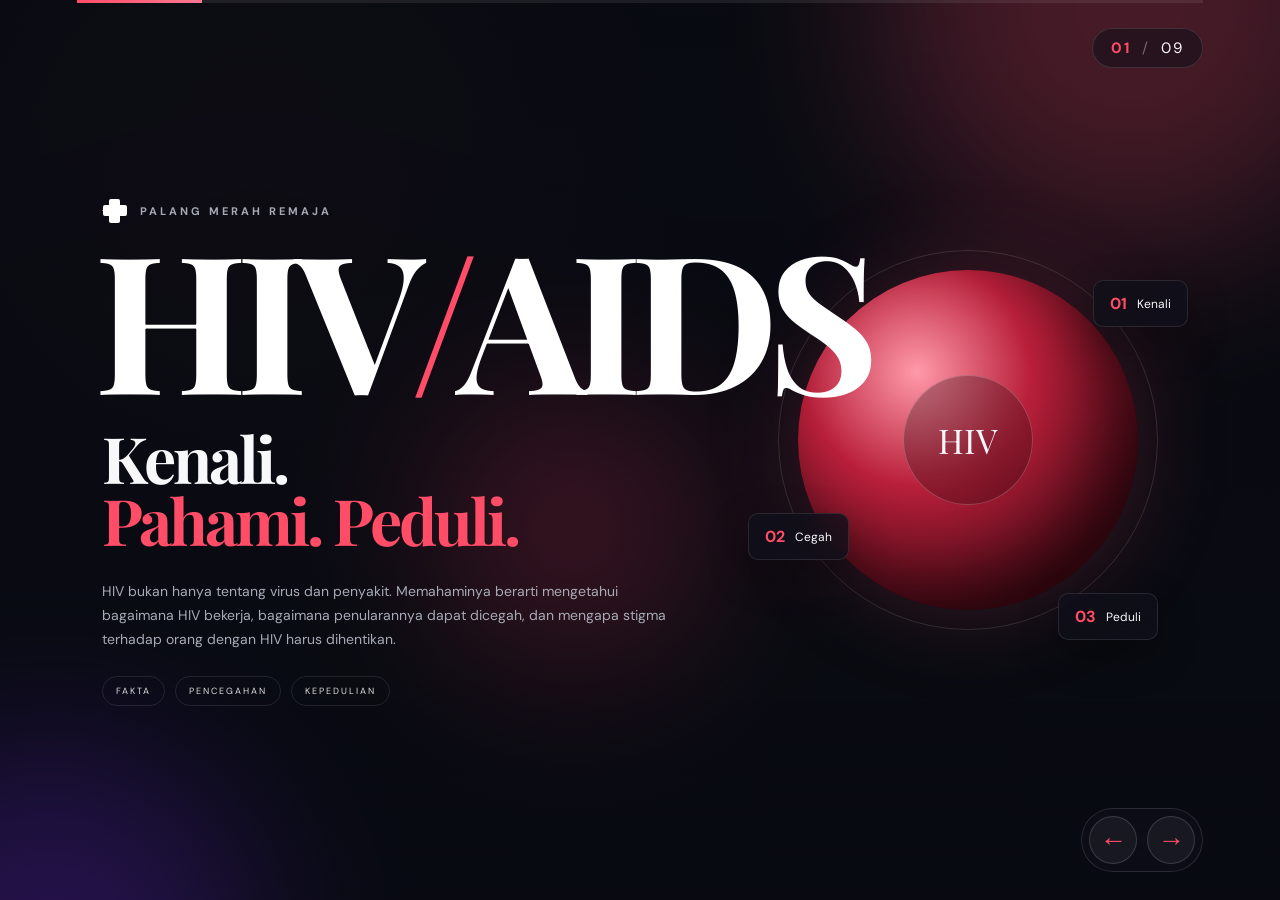
==== commit 3ac0a8cd: "Add files via upload" ====
--- a/ppt.html
+++ b/ppt.html
@@ -4,7 +4,7 @@
     <meta charset="UTF-8">
     <meta name="viewport" content="width=device-width, initial-scale=1.0">
 
-    <title>HIV/AIDS | PMR Presentation</title>
+    <title>Pendidikan Remaja Sebaya</title>
 
     <link rel="preconnect" href="https://fonts.googleapis.com">
     <link rel="preconnect" href="https://fonts.gstatic.com" crossorigin>
@@ -16,19 +16,36 @@
 
 <body>
 
-<!-- BACKGROUND -->
 <div class="background">
     <div class="orb orb-1"></div>
     <div class="orb orb-2"></div>
     <div class="orb orb-3"></div>
 </div>
 
-
-<!-- PROGRESS -->
 <div class="progress">
     <div class="progress-bar" id="progressBar"></div>
 </div>
 
+<!-- NOMOR SLIDE -->
+<div class="slide-counter">
+    <span id="currentSlide">01</span>
+    <span class="counter-line">/</span>
+    <span>09</span>
+</div>
+
+<!-- TOMBOL NAVIGASI -->
+<div class="slide-navigation">
+
+    <button class="nav-button" onclick="changeSlide(-1)" aria-label="Slide sebelumnya">
+        ←
+    </button>
+
+    <button class="nav-button" onclick="changeSlide(1)" aria-label="Slide berikutnya">
+        →
+    </button>
+
+</div>
+
 
 <main class="presentation">
 
@@ -42,8 +59,12 @@
     <div class="hero-content">
 
         <div class="eyebrow">
-            <span></span>
+
+            <!-- LOGO PMR -->
+            <span class="pmr-logo">+</span>
+
             PALANG MERAH REMAJA
+
         </div>
 
         <h1>
@@ -99,7 +120,6 @@
 </section>
 
 
-
 <!-- =====================================================
 SLIDE 02 — HIV & AIDS
 ===================================================== -->
@@ -109,7 +129,7 @@
     <div class="section-heading">
 
         <div class="slide-label">
-            01 / MEMAHAMI
+            HIV & AIDS
         </div>
 
         <h2>
@@ -180,7 +200,6 @@
 </section>
 
 
-
 <!-- =====================================================
 SLIDE 03 — DATA
 ===================================================== -->
@@ -190,7 +209,7 @@
     <div class="section-heading">
 
         <div class="slide-label">
-            02 / FAKTA DUNIA
+            FAKTA DUNIA
         </div>
 
         <h2>
@@ -254,7 +273,6 @@
 </section>
 
 
-
 <!-- =====================================================
 SLIDE 04 — GEJALA
 ===================================================== -->
@@ -264,7 +282,7 @@
     <div class="section-heading">
 
         <div class="slide-label">
-            03 / TANDA & GEJALA
+            TANDA & GEJALA
         </div>
 
         <h2>
@@ -353,7 +371,6 @@
 </section>
 
 
-
 <!-- =====================================================
 SLIDE 05 — TRANSMISI
 ===================================================== -->
@@ -363,7 +380,7 @@
     <div class="section-heading">
 
         <div class="slide-label">
-            04 / PENULARAN
+            PENULARAN
         </div>
 
         <h2>
@@ -456,7 +473,6 @@
 </section>
 
 
-
 <!-- =====================================================
 SLIDE 06 — TIDAK MENULAR
 ===================================================== -->
@@ -468,7 +484,7 @@
         <div class="section-heading left">
 
             <div class="slide-label">
-                05 / LURUSKAN
+                LURUSKAN
             </div>
 
             <h2>
@@ -535,7 +551,6 @@
 </section>
 
 
-
 <!-- =====================================================
 SLIDE 07 — TES & PENCEGAHAN
 ===================================================== -->
@@ -545,7 +560,7 @@
     <div class="section-heading">
 
         <div class="slide-label">
-            06 / PENCEGAHAN
+            PENCEGAHAN
         </div>
 
         <h2>
@@ -655,7 +670,6 @@
 </section>
 
 
-
 <!-- =====================================================
 SLIDE 08 — PENGOBATAN
 ===================================================== -->
@@ -667,7 +681,7 @@
         <div class="treatment-title">
 
             <div class="slide-label">
-                07 / PENGOBATAN
+                PENGOBATAN
             </div>
 
             <h2>
@@ -751,7 +765,6 @@
 </section>
 
 
-
 <!-- =====================================================
 SLIDE 09 — INTERACTIVE
 ===================================================== -->
@@ -781,7 +794,9 @@
             <div class="flip-card" onclick="flipCard(this)">
 
                 <div class="flip-front">
+
                     <span>MITOS</span>
+
                     <strong>
                         "Orang dengan HIV<br>
                         harus dijauhi."
@@ -790,6 +805,7 @@
                     <small>
                         KLIK UNTUK BUKA
                     </small>
+
                 </div>
 
 
@@ -835,6 +851,7 @@
 
 const slides = document.querySelectorAll(".slide");
 const progressBar = document.getElementById("progressBar");
+const currentSlide = document.getElementById("currentSlide");
 
 let index = 0;
 
@@ -852,6 +869,9 @@
 
     progressBar.style.width = progress + "%";
 
+    currentSlide.textContent =
+        String(number + 1).padStart(2, "0");
+
 }
 
 
@@ -872,20 +892,12 @@
 }
 
 
-/* =====================================================
-   INTERACTIVE FINAL CARD
-===================================================== */
-
 function flipCard(card) {
 
     card.classList.toggle("flipped");
 
 }
 
-
-/* =====================================================
-   KEYBOARD NAVIGATION
-===================================================== */
 
 document.addEventListener("keydown", function(event) {
 
--- a/ppt.css
+++ b/ppt.css
@@ -172,6 +172,193 @@
 
 
 /* =====================================================
+NOMOR SLIDE
+===================================================== */
+
+.slide-counter {
+
+    position: fixed;
+
+    top: 28px;
+
+    right: 6vw;
+
+    z-index: 1001;
+
+    padding: 9px 18px;
+
+    border: 1px solid rgba(255,255,255,0.12);
+
+    border-radius: 100px;
+
+    background: rgba(15,16,25,0.55);
+
+    backdrop-filter: blur(15px);
+
+    font-size: 15px;
+
+    letter-spacing: 2px;
+
+    color: var(--white);
+}
+
+
+.slide-counter #currentSlide {
+
+    color: var(--red);
+
+    font-weight: 700;
+}
+
+
+.counter-line {
+
+    margin: 0 5px;
+
+    color: rgba(255,255,255,0.35);
+}
+
+
+/* =====================================================
+TOMBOL NAVIGASI
+===================================================== */
+
+.slide-navigation {
+
+    position: fixed;
+
+    right: 6vw;
+
+    bottom: 28px;
+
+    z-index: 1001;
+
+    display: flex;
+
+    gap: 10px;
+
+    padding: 7px;
+
+    border: 1px solid rgba(255,255,255,0.12);
+
+    border-radius: 100px;
+
+    background: rgba(15,16,25,0.6);
+
+    backdrop-filter: blur(15px);
+}
+
+
+.nav-button {
+
+    width: 48px;
+
+    height: 48px;
+
+    border-radius: 50%;
+
+    border: 1px solid rgba(255,255,255,0.15);
+
+    background: rgba(255,255,255,0.05);
+
+    color: var(--red);
+
+    font-size: 27px;
+
+    line-height: 1;
+
+    cursor: pointer;
+
+    display: flex;
+
+    align-items: center;
+
+    justify-content: center;
+
+    transition: 0.3s;
+}
+
+
+.nav-button:hover {
+
+    background: rgba(255,77,104,0.12);
+
+    border-color: var(--red);
+
+    transform: scale(1.06);
+}
+
+
+.nav-button:active {
+
+    transform: scale(0.94);
+}
+
+
+/* =====================================================
+LOGO PALANG MERAH REMAJA
+===================================================== */
+
+.pmr-logo {
+
+    width: 30px;
+
+    height: 30px;
+
+    display: inline-flex;
+
+    align-items: center;
+
+    justify-content: center;
+
+    position: relative;
+
+    background: var(--red);
+
+    border-radius: 7px;
+
+    margin-right: 3px;
+
+    box-shadow:
+        0 0 20px rgba(255,77,104,0.25);
+
+    font-size: 0;
+}
+
+
+.pmr-logo::before {
+
+    content: "";
+
+    position: absolute;
+
+    width: 11px;
+
+    height: 24px;
+
+    background: white;
+
+    border-radius: 2px;
+}
+
+
+.pmr-logo::after {
+
+    content: "";
+
+    position: absolute;
+
+    width: 24px;
+
+    height: 11px;
+
+    background: white;
+
+    border-radius: 2px;
+}
+
+
+/* =====================================================
 PRESENTATION
 ===================================================== */
 
@@ -1874,4 +2061,66 @@
         gap: 7px;
     }
 
+
+    /* NOMOR SLIDE MOBILE */
+
+    .slide-counter {
+
+        top: 18px;
+
+        right: 25px;
+
+        font-size: 12px;
+
+        padding: 7px 13px;
+    }
+
+
+    /* TOMBOL NAVIGASI MOBILE */
+
+    .slide-navigation {
+
+        right: 25px;
+
+        bottom: 18px;
+
+        padding: 5px;
+    }
+
+
+    .nav-button {
+
+        width: 42px;
+
+        height: 42px;
+
+        font-size: 23px;
+    }
+
+
+    /* LOGO PMR MOBILE */
+
+    .pmr-logo {
+
+        width: 26px;
+
+        height: 26px;
+    }
+
+
+    .pmr-logo::before {
+
+        width: 9px;
+
+        height: 21px;
+    }
+
+
+    .pmr-logo::after {
+
+        width: 21px;
+
+        height: 9px;
+    }
+
 }
